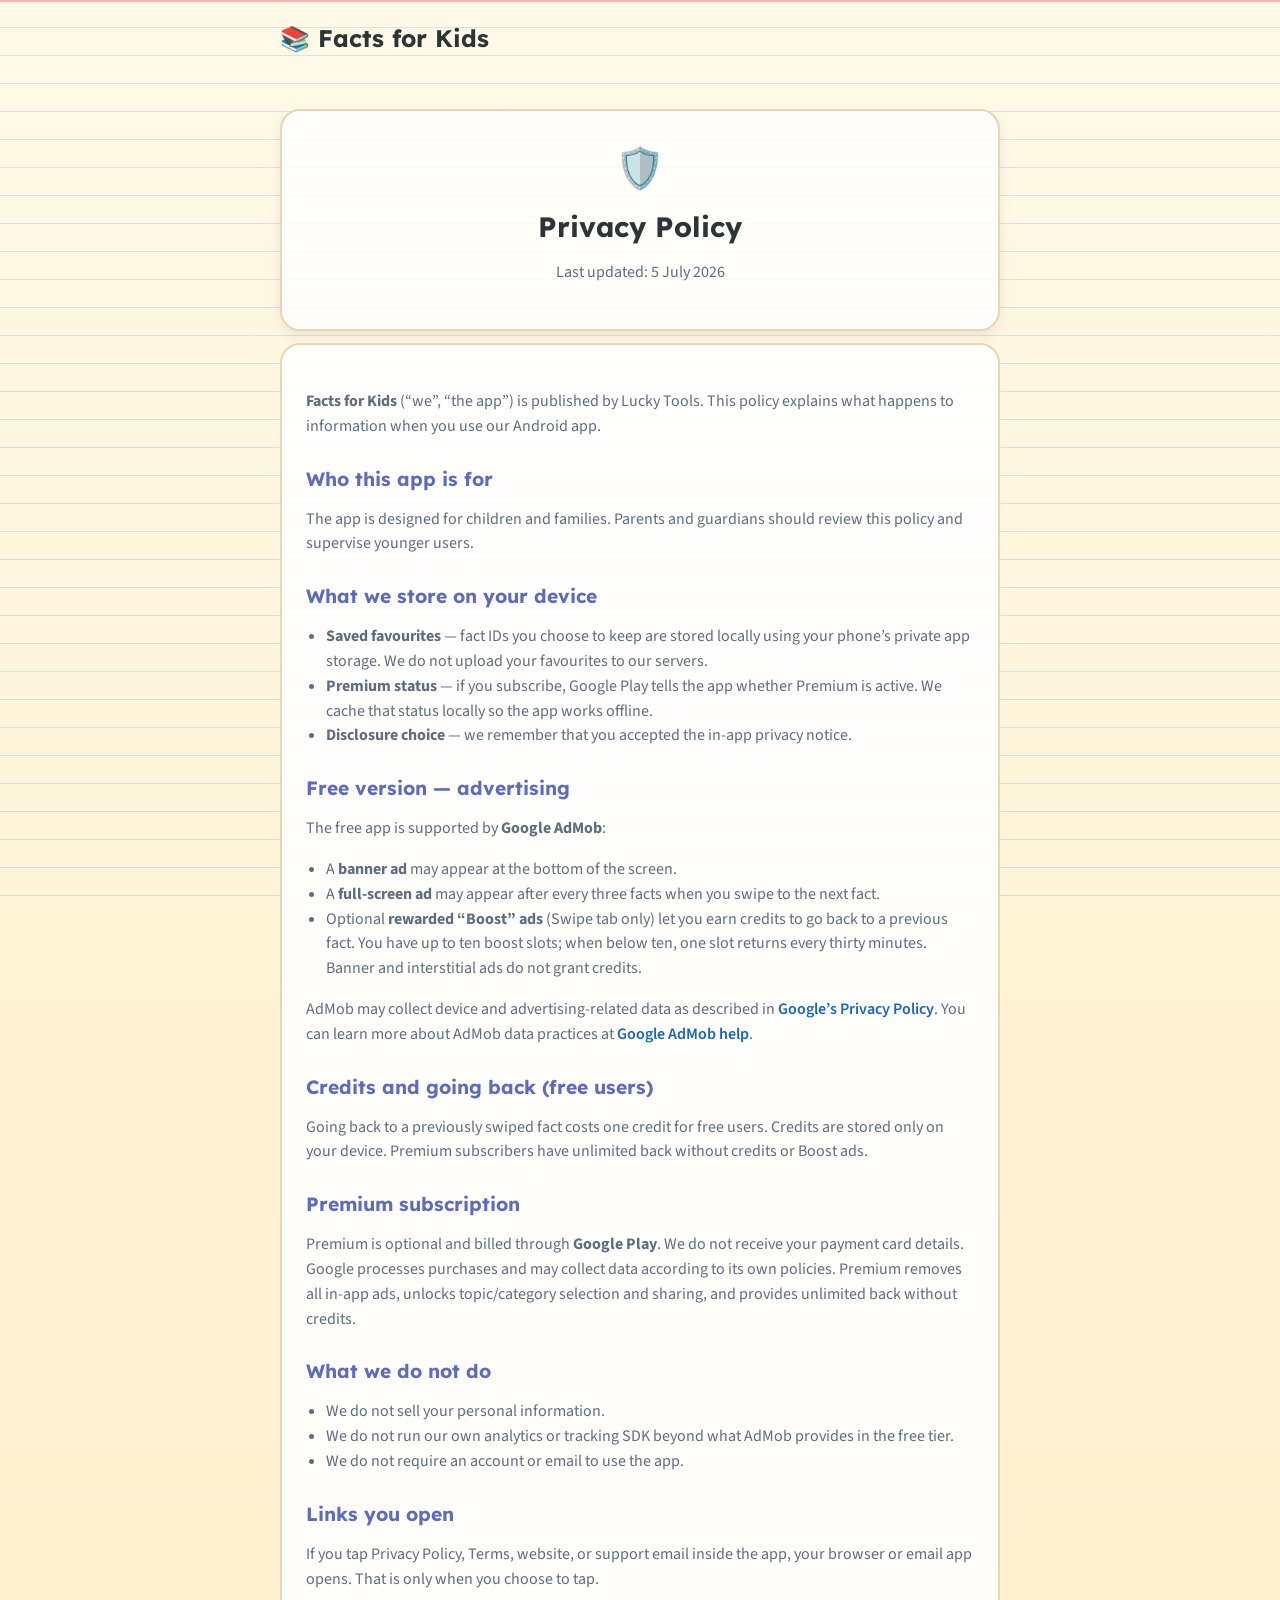
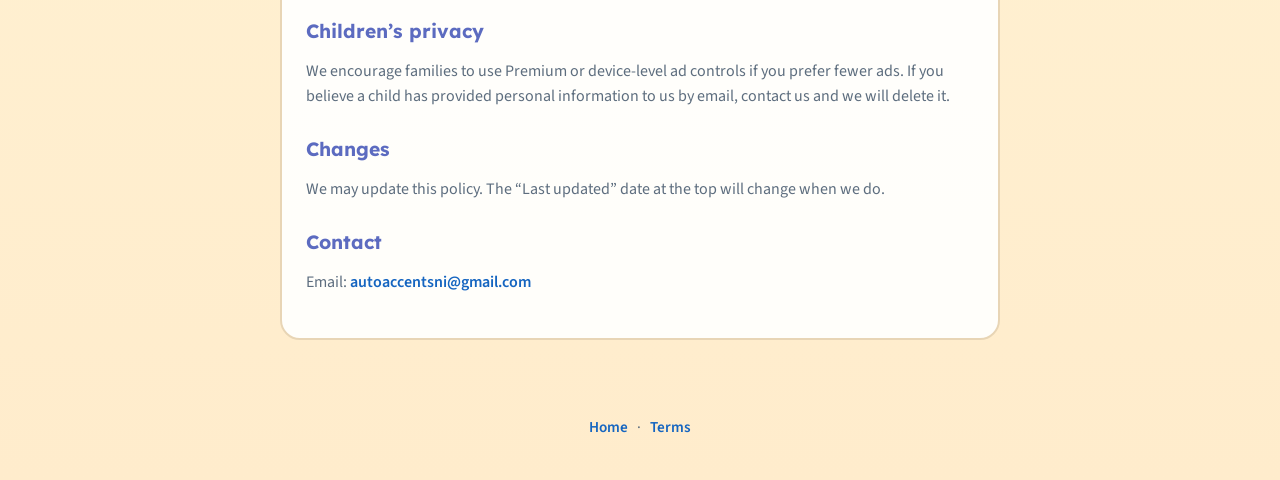
==== privacy.html @ 698780ee "Facts for Kids website: home, privacy, and terms" ====
<!DOCTYPE html>
<html lang="en-GB">
<head>
  <meta charset="UTF-8">
  <meta name="viewport" content="width=device-width, initial-scale=1.0">
  <title>Privacy Policy — Facts for Kids</title>
  <link rel="stylesheet" href="css/style.css">
</head>
<body>
  <header class="site-header">
    <div class="container">
      <a class="brand" href="index.html">📚 Facts for Kids</a>
    </div>
  </header>
  <main class="legal-page">
    <div class="container">
      <div class="hero-card" style="text-align:left;margin-bottom:0;">
        <div class="hero-emoji" style="text-align:center;">🛡️</div>
        <h1 style="text-align:center;">Privacy Policy</h1>
        <p style="text-align:center;color:var(--body);">Last updated: 5 July 2026</p>
      </div>
      <article class="legal-card">
        <p><strong>Facts for Kids</strong> (“we”, “the app”) is published by Lucky Tools. This policy explains what happens to information when you use our Android app.</p>

        <h2>Who this app is for</h2>
        <p>The app is designed for children and families. Parents and guardians should review this policy and supervise younger users.</p>

        <h2>What we store on your device</h2>
        <ul>
          <li><strong>Saved favourites</strong> — fact IDs you choose to keep are stored locally using your phone’s private app storage. We do not upload your favourites to our servers.</li>
          <li><strong>Premium status</strong> — if you subscribe, Google Play tells the app whether Premium is active. We cache that status locally so the app works offline.</li>
          <li><strong>Disclosure choice</strong> — we remember that you accepted the in-app privacy notice.</li>
        </ul>

        <h2>Free version — advertising</h2>
        <p>The free app is supported by <strong>Google AdMob</strong>:</p>
        <ul>
          <li>A <strong>banner ad</strong> may appear at the bottom of the screen.</li>
          <li>A <strong>full-screen ad</strong> may appear after every three facts when you swipe to the next fact.</li>
          <li>Optional <strong>rewarded “Boost” ads</strong> (Swipe tab only) let you earn credits to go back to a previous fact. You have up to ten boost slots; when below ten, one slot returns every thirty minutes. Banner and interstitial ads do not grant credits.</li>
        </ul>
        <p>AdMob may collect device and advertising-related data as described in <a href="https://policies.google.com/privacy" target="_blank" rel="noopener">Google’s Privacy Policy</a>. You can learn more about AdMob data practices at <a href="https://support.google.com/admob/answer/6128543" target="_blank" rel="noopener">Google AdMob help</a>.</p>

        <h2>Credits and going back (free users)</h2>
        <p>Going back to a previously swiped fact costs one credit for free users. Credits are stored only on your device. Premium subscribers have unlimited back without credits or Boost ads.</p>

        <h2>Premium subscription</h2>
        <p>Premium is optional and billed through <strong>Google Play</strong>. We do not receive your payment card details. Google processes purchases and may collect data according to its own policies. Premium removes all in-app ads, unlocks topic/category selection and sharing, and provides unlimited back without credits.</p>

        <h2>What we do not do</h2>
        <ul>
          <li>We do not sell your personal information.</li>
          <li>We do not run our own analytics or tracking SDK beyond what AdMob provides in the free tier.</li>
          <li>We do not require an account or email to use the app.</li>
        </ul>

        <h2>Links you open</h2>
        <p>If you tap Privacy Policy, Terms, website, or support email inside the app, your browser or email app opens. That is only when you choose to tap.</p>

        <h2>Children’s privacy</h2>
        <p>We encourage families to use Premium or device-level ad controls if you prefer fewer ads. If you believe a child has provided personal information to us by email, contact us and we will delete it.</p>

        <h2>Changes</h2>
        <p>We may update this policy. The “Last updated” date at the top will change when we do.</p>

        <h2>Contact</h2>
        <p>Email: <a href="mailto:autoaccentsni@gmail.com">autoaccentsni@gmail.com</a></p>
      </article>
    </div>
  </main>
  <footer class="site-footer">
    <div class="container">
      <a href="index.html">Home</a> · <a href="terms.html">Terms</a>
    </div>
  </footer>
</body>
</html>
---- css/style.css ----
@import url('https://fonts.googleapis.com/css2?family=Lexend:wght@600;700&family=Source+Sans+3:wght@400;600&display=swap');

:root {
  --paper-top: #fff9e8;
  --paper-mid: #fff3d4;
  --paper-bottom: #ffeccc;
  --ink: #2d3436;
  --body: #5d6d7e;
  --blue: #1565c0;
  --purple: #5c6bc0;
  --border: #e8d5b5;
  --line: rgba(126, 182, 212, 0.35);
  --margin-red: rgba(229, 115, 115, 0.55);
}

* { box-sizing: border-box; }

body {
  margin: 0;
  font-family: 'Source Sans 3', system-ui, sans-serif;
  color: var(--ink);
  line-height: 1.55;
  background: linear-gradient(180deg, var(--paper-top), var(--paper-mid), var(--paper-bottom));
  min-height: 100vh;
}

body::before {
  content: '';
  position: fixed;
  inset: 0;
  pointer-events: none;
  background-image:
    linear-gradient(var(--margin-red) 2px, transparent 2px),
    repeating-linear-gradient(
      transparent,
      transparent 27px,
      var(--line) 27px,
      var(--line) 28px
    );
  background-size: 100% 100%, 100% 28px;
  background-position: 56px 0, 0 56px;
  opacity: 0.9;
  z-index: 0;
}

a { color: var(--blue); text-decoration: none; font-weight: 600; }
a:hover { text-decoration: underline; }

.container {
  width: min(720px, calc(100% - 32px));
  margin: 0 auto;
  position: relative;
  z-index: 1;
}

.site-header {
  padding: 20px 0 12px;
}

.brand {
  font-family: 'Lexend', sans-serif;
  font-size: 1.5rem;
  font-weight: 700;
  color: var(--ink);
}

.hero-card {
  background: rgba(255, 255, 255, 0.82);
  border: 2px solid var(--border);
  border-radius: 20px;
  padding: 28px 24px;
  box-shadow: 0 6px 12px rgba(141, 110, 99, 0.12);
  margin: 16px 0 32px;
  text-align: center;
}

.hero-emoji { font-size: 2.5rem; margin-bottom: 8px; }

h1, h2 {
  font-family: 'Lexend', sans-serif;
  color: var(--ink);
  line-height: 1.25;
}

h1 { font-size: 1.75rem; margin: 0 0 12px; }
h2 { font-size: 1.2rem; margin: 28px 0 10px; color: var(--purple); }

.menu-pill {
  display: inline-block;
  margin: 6px 8px 6px 0;
  padding: 8px 14px;
  border-radius: 999px;
  font-size: 0.9rem;
  font-weight: 600;
  background: #e3f2fd;
  color: var(--blue);
}

.legal-page { padding: 24px 0 48px; }

.legal-card {
  background: rgba(255, 255, 255, 0.9);
  border: 2px solid var(--border);
  border-radius: 20px;
  padding: 28px 24px;
  margin-top: 12px;
}

.legal-card p, .legal-card li { color: var(--body); font-size: 1rem; }
.legal-card ul { padding-left: 1.25rem; }

.site-footer {
  padding: 28px 0 40px;
  text-align: center;
  color: var(--body);
  font-size: 0.95rem;
}

.site-footer a { margin: 0 6px; }
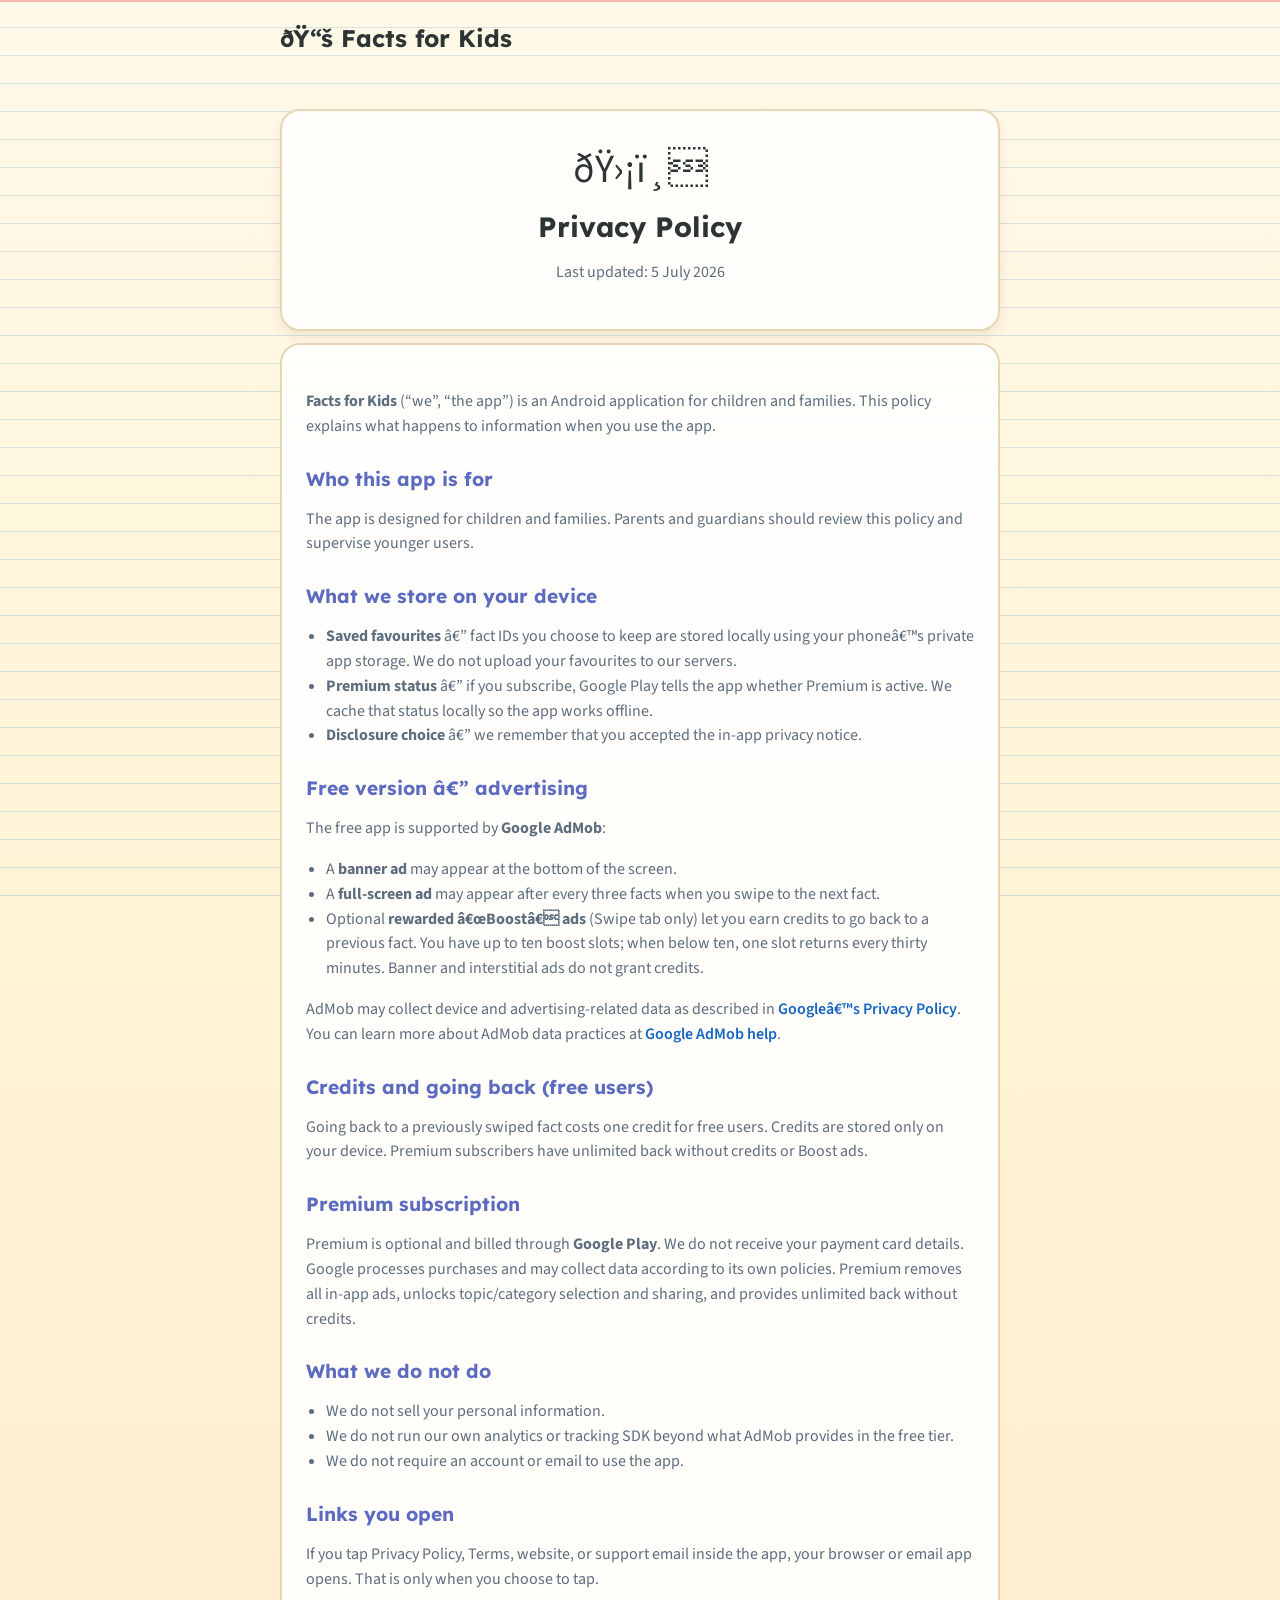
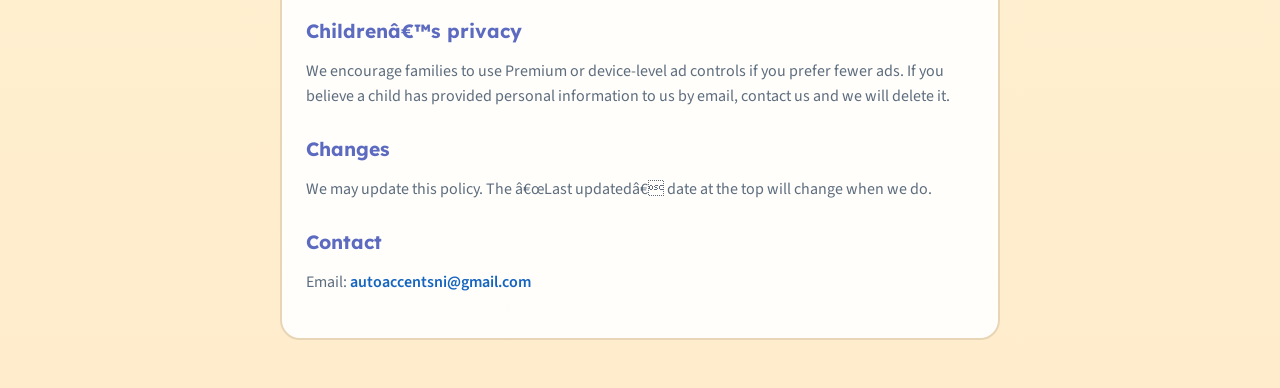
==== commit 11406a44: "Remove Lucky Tools branding from site and privacy" ====
--- a/privacy.html
+++ b/privacy.html
@@ -1,45 +1,45 @@
-<!DOCTYPE html>
+﻿<!DOCTYPE html>
 <html lang="en-GB">
 <head>
   <meta charset="UTF-8">
   <meta name="viewport" content="width=device-width, initial-scale=1.0">
-  <title>Privacy Policy — Facts for Kids</title>
+  <title>Privacy Policy â€” Facts for Kids</title>
   <link rel="stylesheet" href="css/style.css">
 </head>
 <body>
   <header class="site-header">
     <div class="container">
-      <a class="brand" href="index.html">📚 Facts for Kids</a>
+      <span class="brand">ðŸ“š Facts for Kids</span>
     </div>
   </header>
   <main class="legal-page">
     <div class="container">
       <div class="hero-card" style="text-align:left;margin-bottom:0;">
-        <div class="hero-emoji" style="text-align:center;">🛡️</div>
+        <div class="hero-emoji" style="text-align:center;">ðŸ›¡ï¸</div>
         <h1 style="text-align:center;">Privacy Policy</h1>
         <p style="text-align:center;color:var(--body);">Last updated: 5 July 2026</p>
       </div>
       <article class="legal-card">
-        <p><strong>Facts for Kids</strong> (“we”, “the app”) is published by Lucky Tools. This policy explains what happens to information when you use our Android app.</p>
+        <p><strong>Facts for Kids</strong> (“we”, “the app”) is an Android application for children and families. This policy explains what happens to information when you use the app.</p>
 
         <h2>Who this app is for</h2>
         <p>The app is designed for children and families. Parents and guardians should review this policy and supervise younger users.</p>
 
         <h2>What we store on your device</h2>
         <ul>
-          <li><strong>Saved favourites</strong> — fact IDs you choose to keep are stored locally using your phone’s private app storage. We do not upload your favourites to our servers.</li>
-          <li><strong>Premium status</strong> — if you subscribe, Google Play tells the app whether Premium is active. We cache that status locally so the app works offline.</li>
-          <li><strong>Disclosure choice</strong> — we remember that you accepted the in-app privacy notice.</li>
+          <li><strong>Saved favourites</strong> â€” fact IDs you choose to keep are stored locally using your phoneâ€™s private app storage. We do not upload your favourites to our servers.</li>
+          <li><strong>Premium status</strong> â€” if you subscribe, Google Play tells the app whether Premium is active. We cache that status locally so the app works offline.</li>
+          <li><strong>Disclosure choice</strong> â€” we remember that you accepted the in-app privacy notice.</li>
         </ul>
 
-        <h2>Free version — advertising</h2>
+        <h2>Free version â€” advertising</h2>
         <p>The free app is supported by <strong>Google AdMob</strong>:</p>
         <ul>
           <li>A <strong>banner ad</strong> may appear at the bottom of the screen.</li>
           <li>A <strong>full-screen ad</strong> may appear after every three facts when you swipe to the next fact.</li>
-          <li>Optional <strong>rewarded “Boost” ads</strong> (Swipe tab only) let you earn credits to go back to a previous fact. You have up to ten boost slots; when below ten, one slot returns every thirty minutes. Banner and interstitial ads do not grant credits.</li>
+          <li>Optional <strong>rewarded â€œBoostâ€ ads</strong> (Swipe tab only) let you earn credits to go back to a previous fact. You have up to ten boost slots; when below ten, one slot returns every thirty minutes. Banner and interstitial ads do not grant credits.</li>
         </ul>
-        <p>AdMob may collect device and advertising-related data as described in <a href="https://policies.google.com/privacy" target="_blank" rel="noopener">Google’s Privacy Policy</a>. You can learn more about AdMob data practices at <a href="https://support.google.com/admob/answer/6128543" target="_blank" rel="noopener">Google AdMob help</a>.</p>
+        <p>AdMob may collect device and advertising-related data as described in <a href="https://policies.google.com/privacy" target="_blank" rel="noopener">Googleâ€™s Privacy Policy</a>. You can learn more about AdMob data practices at <a href="https://support.google.com/admob/answer/6128543" target="_blank" rel="noopener">Google AdMob help</a>.</p>
 
         <h2>Credits and going back (free users)</h2>
         <p>Going back to a previously swiped fact costs one credit for free users. Credits are stored only on your device. Premium subscribers have unlimited back without credits or Boost ads.</p>
@@ -57,21 +57,16 @@
         <h2>Links you open</h2>
         <p>If you tap Privacy Policy, Terms, website, or support email inside the app, your browser or email app opens. That is only when you choose to tap.</p>
 
-        <h2>Children’s privacy</h2>
+        <h2>Childrenâ€™s privacy</h2>
         <p>We encourage families to use Premium or device-level ad controls if you prefer fewer ads. If you believe a child has provided personal information to us by email, contact us and we will delete it.</p>
 
         <h2>Changes</h2>
-        <p>We may update this policy. The “Last updated” date at the top will change when we do.</p>
+        <p>We may update this policy. The â€œLast updatedâ€ date at the top will change when we do.</p>
 
         <h2>Contact</h2>
         <p>Email: <a href="mailto:autoaccentsni@gmail.com">autoaccentsni@gmail.com</a></p>
       </article>
     </div>
   </main>
-  <footer class="site-footer">
-    <div class="container">
-      <a href="index.html">Home</a> · <a href="terms.html">Terms</a>
-    </div>
-  </footer>
 </body>
-</html>+</html>
--- a/css/style.css
+++ b/css/style.css
@@ -85,6 +85,35 @@
 h1 { font-size: 1.75rem; margin: 0 0 12px; }
 h2 { font-size: 1.2rem; margin: 28px 0 10px; color: var(--purple); }
 
+.hero-sub {
+  margin-top: 16px;
+  color: var(--body);
+  font-size: 0.95rem;
+}
+
+.play-store-wrap {
+  margin: 20px 0 4px;
+}
+
+.play-store-link {
+  display: inline-block;
+  line-height: 0;
+  border-radius: 8px;
+  transition: transform 0.15s ease, box-shadow 0.15s ease;
+}
+
+.play-store-link:hover {
+  text-decoration: none;
+  transform: translateY(-2px);
+  box-shadow: 0 6px 16px rgba(21, 101, 192, 0.2);
+}
+
+.play-store-badge {
+  height: auto;
+  max-width: min(250px, 85vw);
+  width: 250px;
+}
+
 .menu-pill {
   display: inline-block;
   margin: 6px 8px 6px 0;
@@ -116,4 +145,122 @@
   font-size: 0.95rem;
 }
 
-.site-footer a { margin: 0 6px; }+.site-footer a { margin: 0 6px; }
+
+/* —— Landing page (Daily Affirmation–style) —— */
+body.landing { overflow-x: hidden; }
+body.landing::before { z-index: -2; }
+.landing .page-bg {
+  position: fixed; inset: 0; z-index: -3; pointer-events: none;
+  background: radial-gradient(ellipse 70% 50% at 8% 0%, rgba(92,107,192,.12), transparent 55%),
+    radial-gradient(ellipse 60% 40% at 92% 8%, rgba(249,168,37,.12), transparent 50%);
+}
+.landing .site-header {
+  position: fixed; top: 0; left: 0; right: 0; z-index: 200;
+  padding: .75rem 1.25rem;
+  background: rgba(255,249,232,.92); backdrop-filter: blur(12px);
+  border-bottom: 1px solid var(--border);
+}
+.landing .site-header.is-scrolled { box-shadow: 0 4px 24px rgba(45,52,54,.08); }
+.landing .site-header-inner {
+  max-width: 1180px; margin: 0 auto;
+  display: flex; align-items: center; justify-content: space-between; gap: 1rem;
+}
+.landing .brand { display: flex; align-items: center; gap: .5rem; text-decoration: none; }
+.landing .brand-mark {
+  width: 40px; height: 40px; border-radius: 12px;
+  background: linear-gradient(135deg, var(--purple), #7986cb);
+  display: grid; place-items: center; font-size: 1.25rem;
+  box-shadow: 0 4px 16px rgba(92,107,192,.35);
+}
+.landing nav { display: flex; align-items: center; gap: .2rem 1rem; flex-wrap: wrap; }
+.landing nav a { color: var(--body); font-size: .9rem; }
+.landing nav a:hover { color: var(--purple); text-decoration: none; }
+.landing .play-badge {
+  display: inline-flex; align-items: center; gap: .65rem;
+  padding: .6rem 1.1rem .6rem .9rem; background: #0d0d0d; color: #fff;
+  text-decoration: none; border-radius: 14px;
+  box-shadow: 0 10px 32px rgba(0,0,0,.18);
+  transition: transform .2s, box-shadow .2s;
+}
+.landing .play-badge:hover { transform: translateY(-2px); color: #fff; text-decoration: none; }
+.landing .play-badge-lg { padding: .75rem 1.35rem .75rem 1.1rem; }
+.landing .play-badge-text { display: flex; flex-direction: column; line-height: 1.15; }
+.landing .play-badge-text small { font-size: .62rem; opacity: .85; }
+.landing .play-badge-text strong { font-size: 1rem; }
+.landing .nav-play { padding: .45rem .85rem !important; }
+@media (max-width:720px) { .landing nav a:not(.nav-play) { display: none; } }
+.lc-wrap { max-width: 1180px; margin: 0 auto; padding: 0 1.25rem; }
+.lc-hero { padding: 5.5rem 0 2rem; }
+.lc-hero-grid { display: grid; gap: 2rem; align-items: center; }
+@media (min-width:960px) { .lc-hero-grid { grid-template-columns: 1fr .95fr; gap: 2.5rem; } }
+.lc-badge {
+  display: inline-block; margin: 0 0 .75rem; padding: .4rem .9rem;
+  border-radius: 999px; background: rgba(255,255,255,.88); border: 1px solid var(--border);
+  font-size: .68rem; font-weight: 700; letter-spacing: .08em; text-transform: uppercase; color: #3949ab;
+}
+.lc-hero h1 { font-size: clamp(2rem, 5vw, 3.1rem); line-height: 1.1; margin: 0 0 1rem; }
+.lc-hero h1 em { font-style: normal; color: var(--purple); }
+.lc-lead { font-size: 1.08rem; color: var(--body); max-width: 32rem; margin: 0 0 1.25rem; }
+.lc-stats { display: grid; grid-template-columns: repeat(2,1fr); gap: .75rem; margin: 1.5rem 0 0; }
+@media (min-width:520px) { .lc-stats { grid-template-columns: repeat(4,1fr); } }
+.lc-stats div { text-align: center; padding: .75rem .5rem; background: rgba(255,255,255,.88); border: 1px solid var(--border); border-radius: 14px; }
+.lc-stats dt { font-family: Lexend, sans-serif; font-size: 1.5rem; font-weight: 700; color: #3949ab; margin: 0; }
+.lc-stats dd { margin: .15rem 0 0; font-size: .72rem; font-weight: 600; text-transform: uppercase; color: var(--body); }
+.shot-device { border-radius: 36px; padding: 10px; background: linear-gradient(145deg,#3a3a42,#121214); box-shadow: 0 20px 60px rgba(45,52,54,.12); margin: 0 auto; max-width: 280px; }
+.shot-viewport { border-radius: 28px; overflow: hidden; background: #fff; }
+.shot-viewport img { display: block; width: 100%; height: auto; }
+.shot-device-sm { max-width: 200px; }
+.lc-proof { padding: .5rem 0 1.5rem; }
+.lc-proof-inner {
+  display: flex; flex-wrap: wrap; justify-content: center; gap: .5rem .65rem;
+  padding: .85rem 1.25rem; border-radius: 28px; background: rgba(255,255,255,.88); border: 1px solid var(--border);
+  font-size: .82rem; font-weight: 600; color: var(--ink);
+}
+.lc-section { padding: 2.5rem 0; }
+.lc-section-head { text-align: center; max-width: 40rem; margin: 0 auto 2rem; }
+.lc-kicker { margin: 0 0 .5rem; font-size: .72rem; font-weight: 700; letter-spacing: .12em; text-transform: uppercase; color: var(--purple); }
+.lc-h2 { font-size: clamp(1.65rem, 3.5vw, 2.2rem); margin: 0 0 .75rem; }
+.lc-sub { margin: 0; color: var(--body); font-size: 1.02rem; }
+.lc-cards { display: grid; gap: 1rem; margin-bottom: 2rem; }
+@media (min-width:640px) { .lc-cards { grid-template-columns: repeat(2,1fr); } }
+@media (min-width:960px) { .lc-cards { grid-template-columns: repeat(4,1fr); } }
+.lc-card { background: rgba(255,255,255,.88); border: 1px solid var(--border); border-radius: 20px; padding: 1.35rem 1.25rem; border-top: 3px solid var(--purple); }
+.lc-card h3 { font-size: 1.05rem; margin: 0 0 .5rem; }
+.lc-card p { margin: 0; font-size: .9rem; color: var(--body); }
+.lc-card-accent { background: linear-gradient(160deg,#eef0fc,#fff9e8); border-top-color: #f9a825; }
+.lc-tag { font-size: .65rem; font-weight: 700; text-transform: uppercase; color: #f9a825; }
+.lc-shots { display: grid; gap: 1.5rem; justify-items: center; }
+@media (min-width:700px) { .lc-shots { grid-template-columns: repeat(2,1fr); } }
+@media (min-width:1000px) { .lc-shots { grid-template-columns: repeat(4,1fr); } }
+.lc-shot { margin: 0; text-align: center; }
+.lc-shot figcaption { margin-top: .65rem; font-size: .85rem; font-weight: 700; color: var(--ink); }
+.lc-shot-featured .shot-device-sm { max-width: 220px; box-shadow: 0 24px 64px rgba(92,107,192,.25); }
+.lc-quote { margin: 2.5rem auto 0; max-width: 36rem; padding: 1.5rem 1.75rem; border-radius: 28px; background: rgba(255,255,255,.88); border: 1px solid var(--border); text-align: center; }
+.lc-quote p { margin: 0; font-size: 1.1rem; color: var(--ink); }
+.lc-quote footer { margin-top: .75rem; font-size: .82rem; color: var(--body); font-weight: 600; }
+.lc-premium { background: linear-gradient(155deg,#2d3436 0%,#3949ab 55%,#5c6bc0 100%); color: #fff; }
+.lc-kicker-light { color: #c5cae9; }
+.lc-h2-light { color: #fff; }
+.lc-sub-light { color: rgba(255,255,255,.78); }
+.landing .compare-grid { display: grid; gap: 1.25rem; text-align: left; }
+@media (min-width:640px) { .landing .compare-grid { grid-template-columns: 1fr 1fr; } }
+.landing .compare-col { background: rgba(255,255,255,.95); border-radius: 28px; padding: 1.75rem 1.5rem; color: var(--ink); }
+.landing .compare-col h3 { font-size: 1.3rem; margin: 0 0 .35rem; padding-bottom: .75rem; border-bottom: 1px dashed rgba(45,52,54,.12); }
+.lc-plan-tagline { margin: 0 0 1rem; font-size: .88rem; color: var(--body); font-weight: 600; }
+.landing .compare-premium { background: linear-gradient(180deg,#fff,#e8eaf6); box-shadow: 0 12px 40px rgba(0,0,0,.15); }
+.landing .compare-col ul { margin: 0; padding-left: 1.15rem; font-size: .92rem; color: var(--body); line-height: 1.55; }
+.lc-plan-period { font-size: .75rem; font-weight: 700; text-transform: uppercase; color: var(--purple); }
+.lc-cta { padding: 3rem 0 4rem; text-align: center; }
+.lc-cta-title { font-size: clamp(1.75rem, 4vw, 2.35rem); margin: 0 0 .5rem; }
+.lc-cta-sub { color: var(--body); margin: 0 0 1.5rem; }
+.lc-contact a { color: #3949ab; font-weight: 600; }
+.landing .site-footer {
+  padding: 2rem 1.25rem 2.5rem; background: #2d3436; color: rgba(255,255,255,.75); text-align: left;
+}
+.landing .footer-inner { max-width: 1180px; margin: 0 auto; display: grid; gap: 1.25rem; }
+@media (min-width:640px) { .landing .footer-inner { grid-template-columns: 1fr auto; } }
+.landing .footer-links { display: flex; flex-wrap: wrap; gap: .75rem 1.25rem; }
+.landing .footer-links a { color: #c5cae9; margin: 0; }
+.landing .footer-links a:hover { color: #fff; }
+.landing .footer-copy { grid-column: 1 / -1; margin: 0; font-size: .8rem; opacity: .7; }
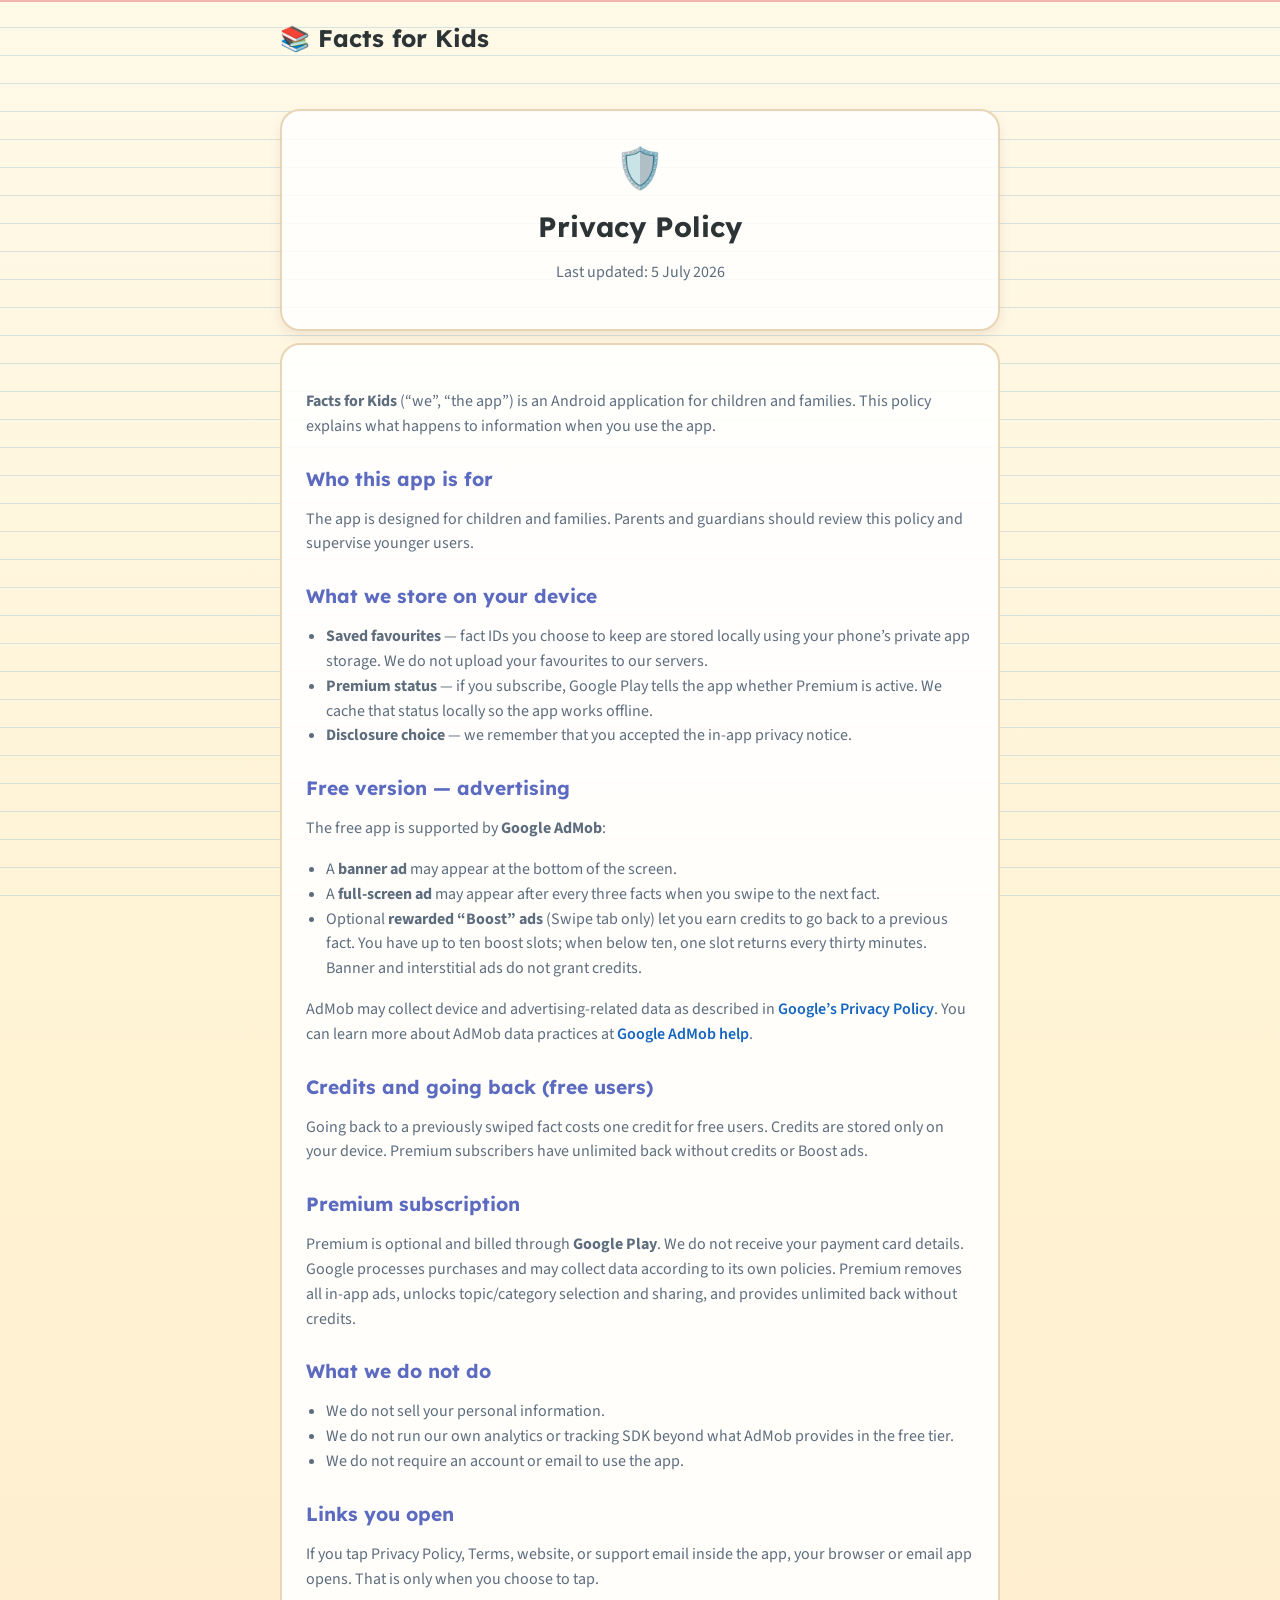
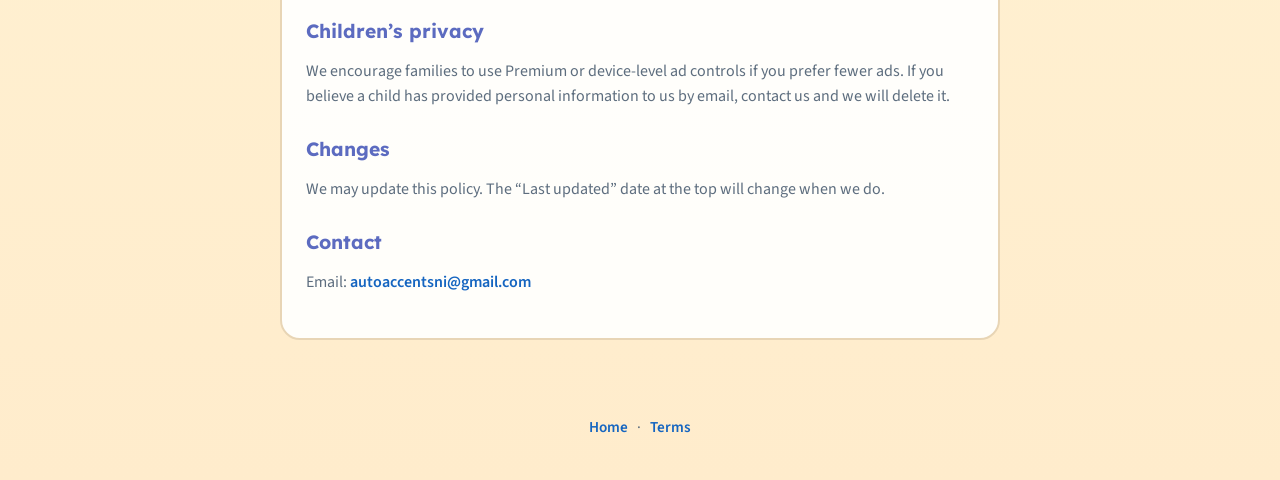
==== commit d63ebce4: "Restore website privacy.html (not WebView assets copy)" ====
--- a/privacy.html
+++ b/privacy.html
@@ -1,21 +1,21 @@
-﻿<!DOCTYPE html>
+<!DOCTYPE html>
 <html lang="en-GB">
 <head>
   <meta charset="UTF-8">
   <meta name="viewport" content="width=device-width, initial-scale=1.0">
-  <title>Privacy Policy â€” Facts for Kids</title>
+  <title>Privacy Policy — Facts for Kids</title>
   <link rel="stylesheet" href="css/style.css">
 </head>
 <body>
   <header class="site-header">
     <div class="container">
-      <span class="brand">ðŸ“š Facts for Kids</span>
+      <a class="brand" href="index.html">📚 Facts for Kids</a>
     </div>
   </header>
   <main class="legal-page">
     <div class="container">
       <div class="hero-card" style="text-align:left;margin-bottom:0;">
-        <div class="hero-emoji" style="text-align:center;">ðŸ›¡ï¸</div>
+        <div class="hero-emoji" style="text-align:center;">🛡️</div>
         <h1 style="text-align:center;">Privacy Policy</h1>
         <p style="text-align:center;color:var(--body);">Last updated: 5 July 2026</p>
       </div>
@@ -27,19 +27,19 @@
 
         <h2>What we store on your device</h2>
         <ul>
-          <li><strong>Saved favourites</strong> â€” fact IDs you choose to keep are stored locally using your phoneâ€™s private app storage. We do not upload your favourites to our servers.</li>
-          <li><strong>Premium status</strong> â€” if you subscribe, Google Play tells the app whether Premium is active. We cache that status locally so the app works offline.</li>
-          <li><strong>Disclosure choice</strong> â€” we remember that you accepted the in-app privacy notice.</li>
+          <li><strong>Saved favourites</strong> — fact IDs you choose to keep are stored locally using your phone’s private app storage. We do not upload your favourites to our servers.</li>
+          <li><strong>Premium status</strong> — if you subscribe, Google Play tells the app whether Premium is active. We cache that status locally so the app works offline.</li>
+          <li><strong>Disclosure choice</strong> — we remember that you accepted the in-app privacy notice.</li>
         </ul>
 
-        <h2>Free version â€” advertising</h2>
+        <h2>Free version — advertising</h2>
         <p>The free app is supported by <strong>Google AdMob</strong>:</p>
         <ul>
           <li>A <strong>banner ad</strong> may appear at the bottom of the screen.</li>
           <li>A <strong>full-screen ad</strong> may appear after every three facts when you swipe to the next fact.</li>
-          <li>Optional <strong>rewarded â€œBoostâ€ ads</strong> (Swipe tab only) let you earn credits to go back to a previous fact. You have up to ten boost slots; when below ten, one slot returns every thirty minutes. Banner and interstitial ads do not grant credits.</li>
+          <li>Optional <strong>rewarded “Boost” ads</strong> (Swipe tab only) let you earn credits to go back to a previous fact. You have up to ten boost slots; when below ten, one slot returns every thirty minutes. Banner and interstitial ads do not grant credits.</li>
         </ul>
-        <p>AdMob may collect device and advertising-related data as described in <a href="https://policies.google.com/privacy" target="_blank" rel="noopener">Googleâ€™s Privacy Policy</a>. You can learn more about AdMob data practices at <a href="https://support.google.com/admob/answer/6128543" target="_blank" rel="noopener">Google AdMob help</a>.</p>
+        <p>AdMob may collect device and advertising-related data as described in <a href="https://policies.google.com/privacy" target="_blank" rel="noopener">Google’s Privacy Policy</a>. You can learn more about AdMob data practices at <a href="https://support.google.com/admob/answer/6128543" target="_blank" rel="noopener">Google AdMob help</a>.</p>
 
         <h2>Credits and going back (free users)</h2>
         <p>Going back to a previously swiped fact costs one credit for free users. Credits are stored only on your device. Premium subscribers have unlimited back without credits or Boost ads.</p>
@@ -57,16 +57,21 @@
         <h2>Links you open</h2>
         <p>If you tap Privacy Policy, Terms, website, or support email inside the app, your browser or email app opens. That is only when you choose to tap.</p>
 
-        <h2>Childrenâ€™s privacy</h2>
+        <h2>Children’s privacy</h2>
         <p>We encourage families to use Premium or device-level ad controls if you prefer fewer ads. If you believe a child has provided personal information to us by email, contact us and we will delete it.</p>
 
         <h2>Changes</h2>
-        <p>We may update this policy. The â€œLast updatedâ€ date at the top will change when we do.</p>
+        <p>We may update this policy. The “Last updated” date at the top will change when we do.</p>
 
         <h2>Contact</h2>
         <p>Email: <a href="mailto:autoaccentsni@gmail.com">autoaccentsni@gmail.com</a></p>
       </article>
     </div>
   </main>
+  <footer class="site-footer">
+    <div class="container">
+      <a href="index.html">Home</a> · <a href="terms.html">Terms</a>
+    </div>
+  </footer>
 </body>
-</html>
+</html>
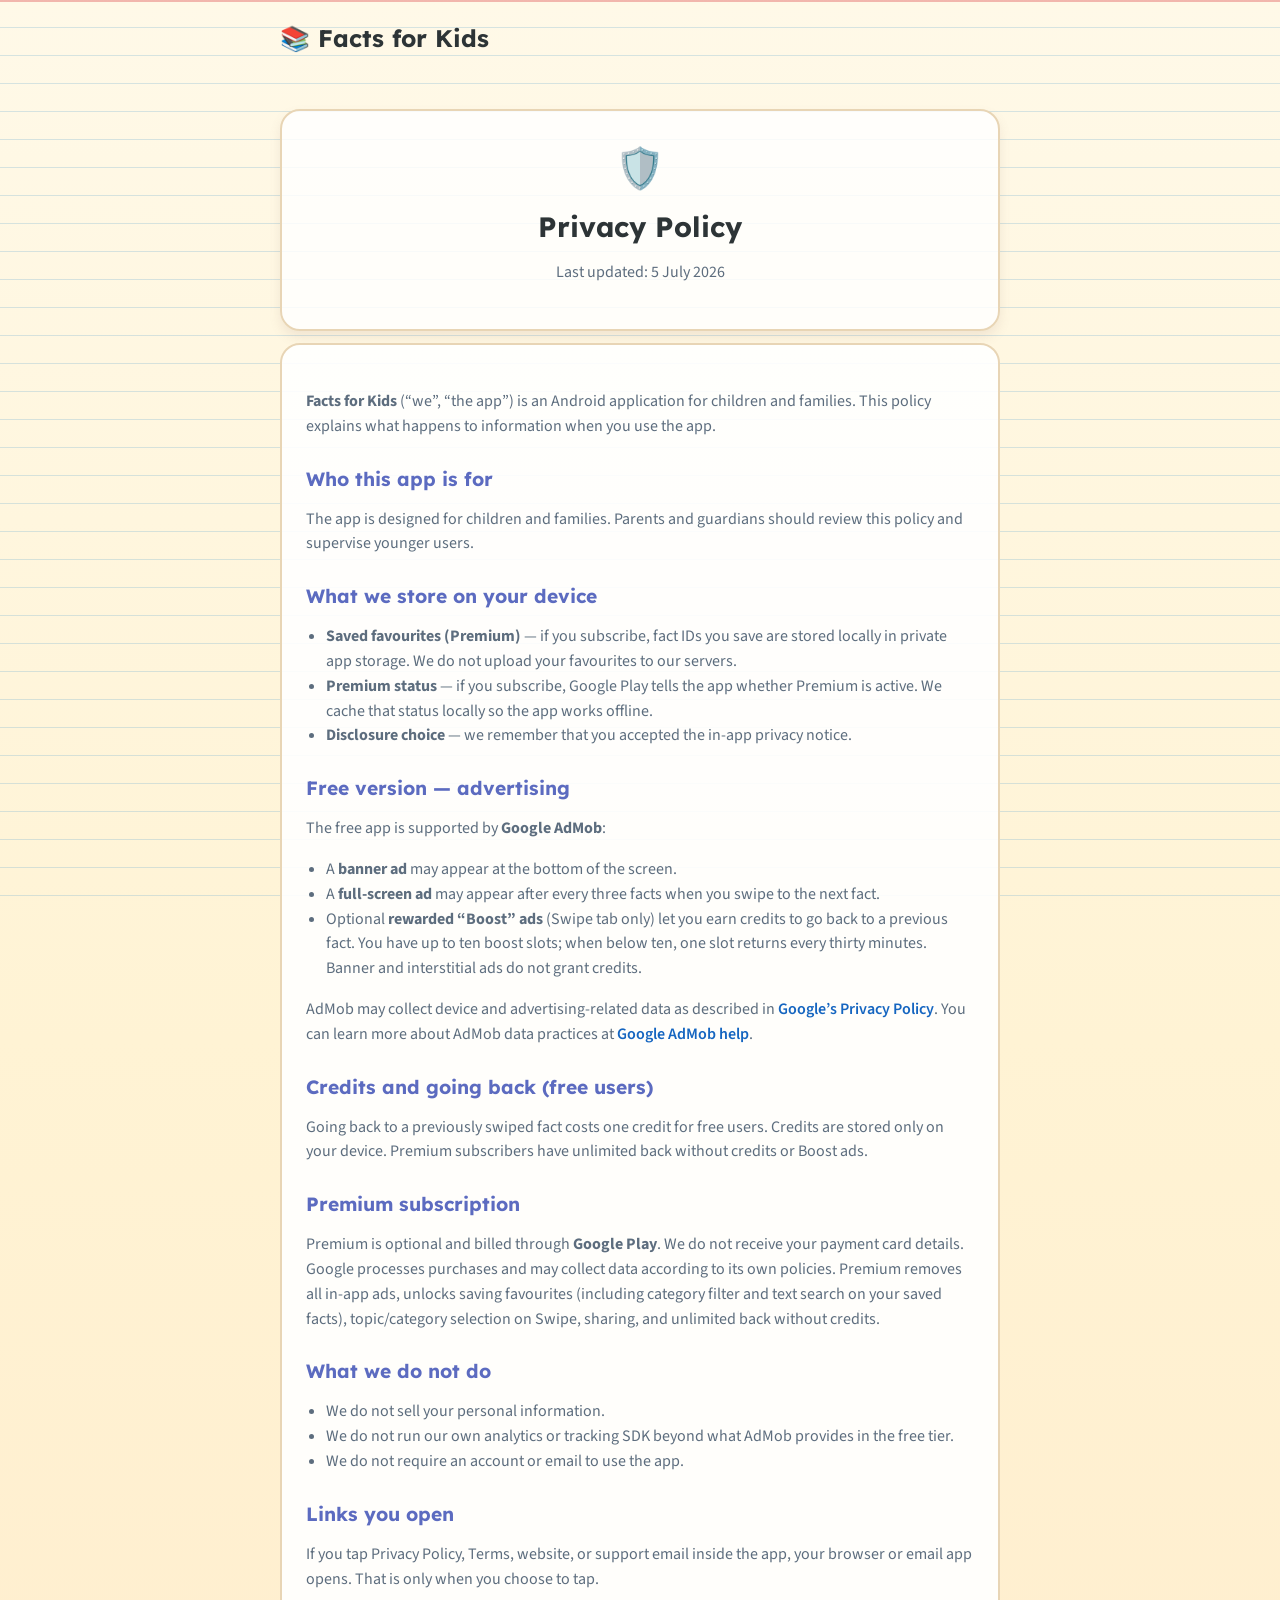
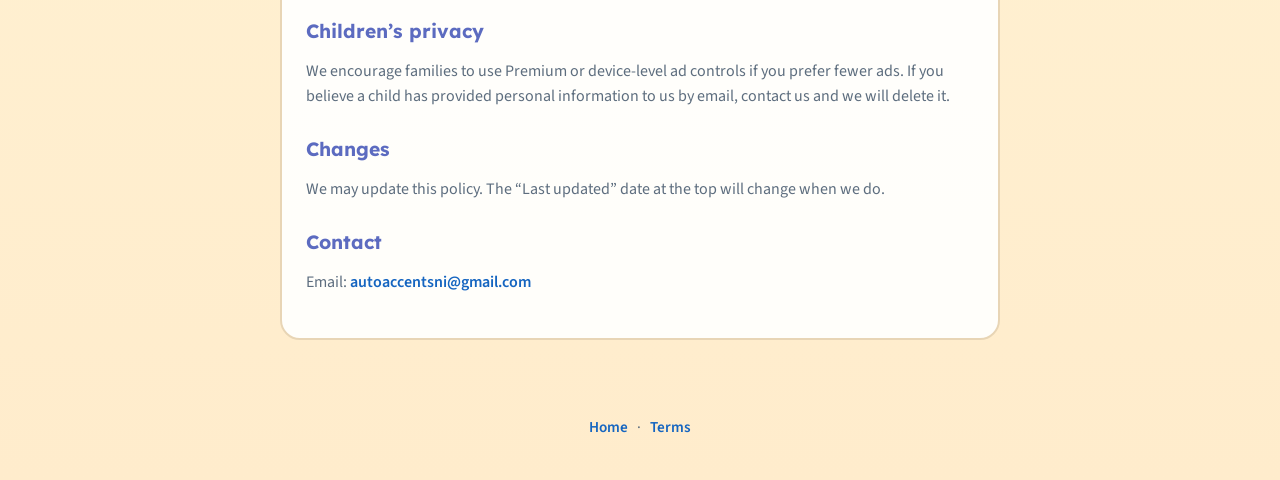
==== commit d8a4e19a: "Sync privacy and terms from facts_kids website" ====
--- a/privacy.html
+++ b/privacy.html
@@ -27,7 +27,7 @@
 
         <h2>What we store on your device</h2>
         <ul>
-          <li><strong>Saved favourites</strong> — fact IDs you choose to keep are stored locally using your phone’s private app storage. We do not upload your favourites to our servers.</li>
+          <li><strong>Saved favourites (Premium)</strong> — if you subscribe, fact IDs you save are stored locally in private app storage. We do not upload your favourites to our servers.</li>
           <li><strong>Premium status</strong> — if you subscribe, Google Play tells the app whether Premium is active. We cache that status locally so the app works offline.</li>
           <li><strong>Disclosure choice</strong> — we remember that you accepted the in-app privacy notice.</li>
         </ul>
@@ -45,7 +45,7 @@
         <p>Going back to a previously swiped fact costs one credit for free users. Credits are stored only on your device. Premium subscribers have unlimited back without credits or Boost ads.</p>
 
         <h2>Premium subscription</h2>
-        <p>Premium is optional and billed through <strong>Google Play</strong>. We do not receive your payment card details. Google processes purchases and may collect data according to its own policies. Premium removes all in-app ads, unlocks topic/category selection and sharing, and provides unlimited back without credits.</p>
+        <p>Premium is optional and billed through <strong>Google Play</strong>. We do not receive your payment card details. Google processes purchases and may collect data according to its own policies. Premium removes all in-app ads, unlocks saving favourites (including category filter and text search on your saved facts), topic/category selection on Swipe, sharing, and unlimited back without credits.</p>
 
         <h2>What we do not do</h2>
         <ul>
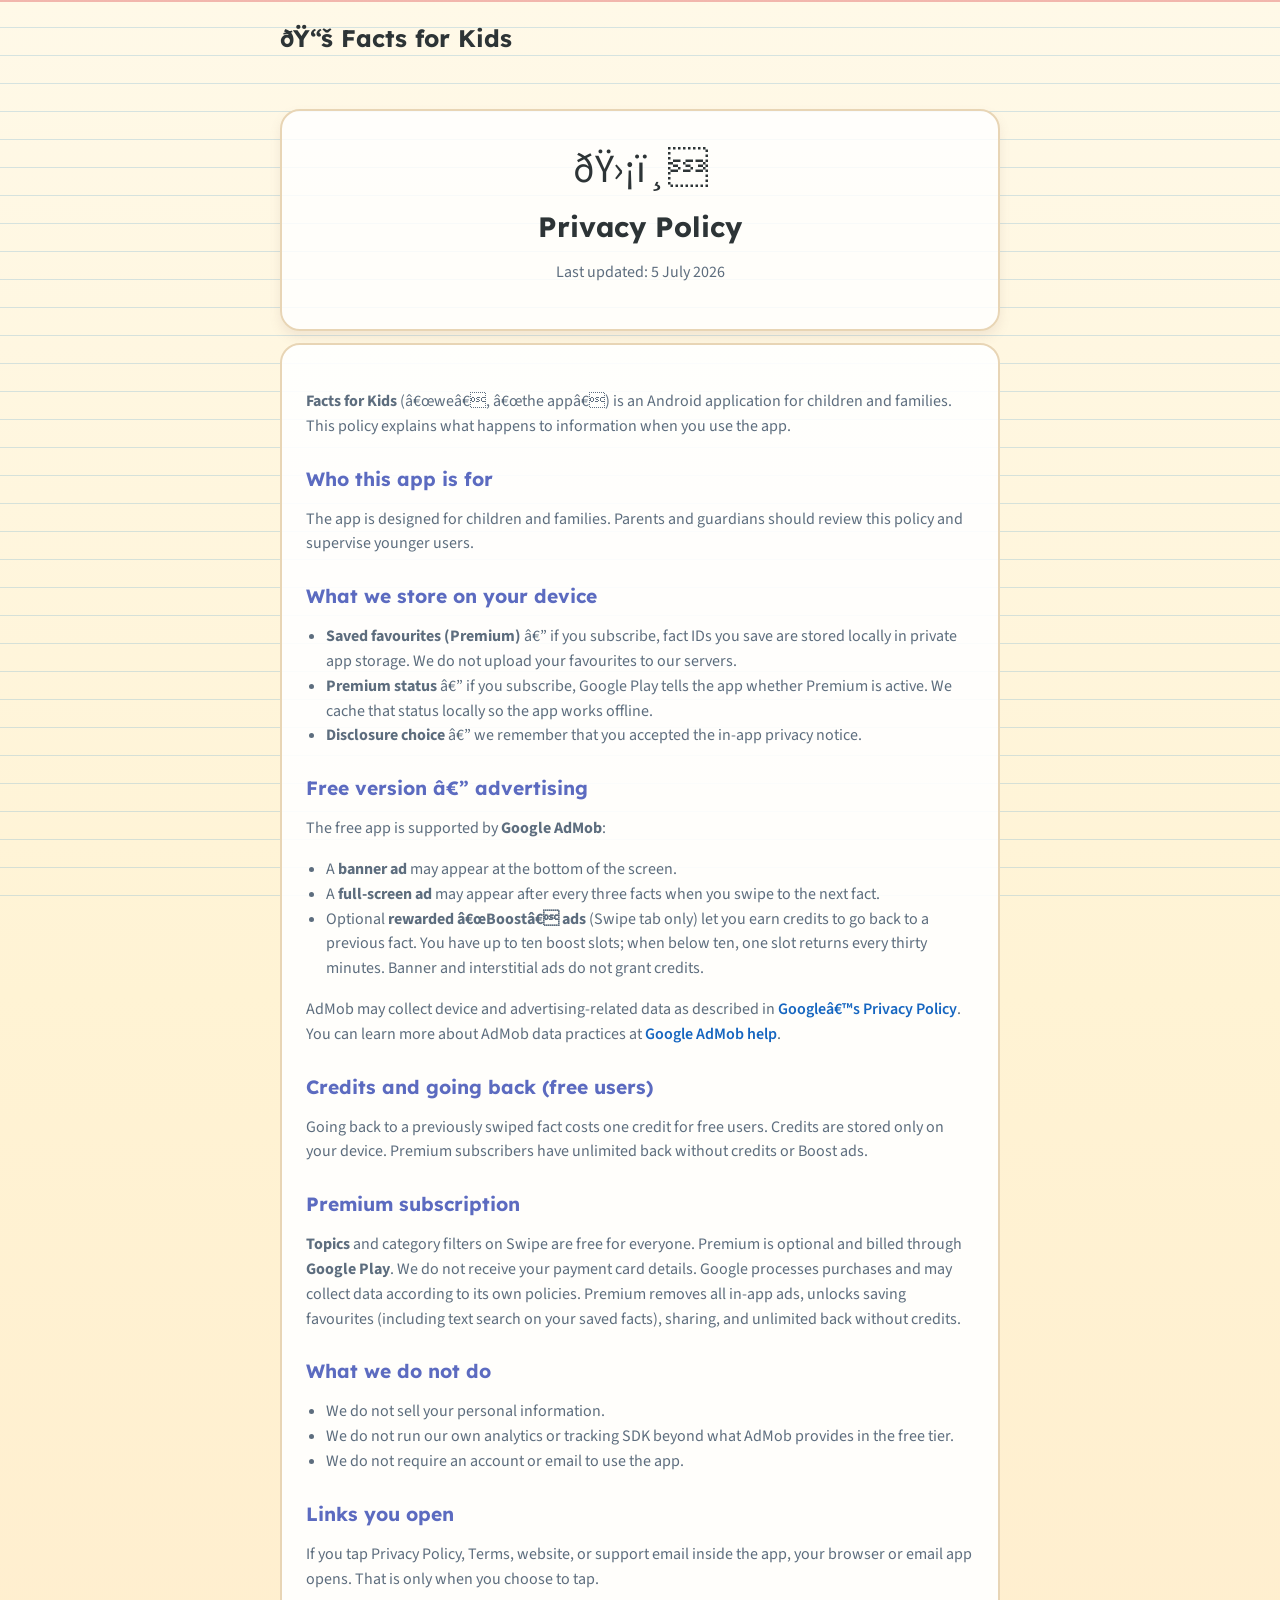
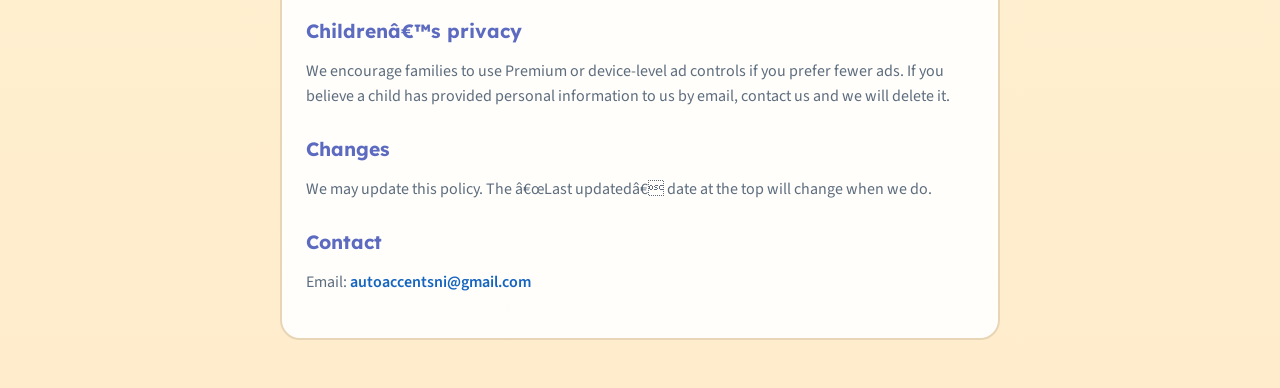
==== commit 46f92827: "Add Facts for Kids 3D icon and feature graphic branding" ====
--- a/privacy.html
+++ b/privacy.html
@@ -1,51 +1,51 @@
-<!DOCTYPE html>
+﻿<!DOCTYPE html>
 <html lang="en-GB">
 <head>
   <meta charset="UTF-8">
   <meta name="viewport" content="width=device-width, initial-scale=1.0">
-  <title>Privacy Policy — Facts for Kids</title>
+  <title>Privacy Policy â€” Facts for Kids</title>
   <link rel="stylesheet" href="css/style.css">
 </head>
 <body>
   <header class="site-header">
     <div class="container">
-      <a class="brand" href="index.html">📚 Facts for Kids</a>
+      <span class="brand">ðŸ“š Facts for Kids</span>
     </div>
   </header>
   <main class="legal-page">
     <div class="container">
       <div class="hero-card" style="text-align:left;margin-bottom:0;">
-        <div class="hero-emoji" style="text-align:center;">🛡️</div>
+        <div class="hero-emoji" style="text-align:center;">ðŸ›¡ï¸</div>
         <h1 style="text-align:center;">Privacy Policy</h1>
         <p style="text-align:center;color:var(--body);">Last updated: 5 July 2026</p>
       </div>
       <article class="legal-card">
-        <p><strong>Facts for Kids</strong> (“we”, “the app”) is an Android application for children and families. This policy explains what happens to information when you use the app.</p>
+        <p><strong>Facts for Kids</strong> (â€œweâ€, â€œthe appâ€) is an Android application for children and families. This policy explains what happens to information when you use the app.</p>
 
         <h2>Who this app is for</h2>
         <p>The app is designed for children and families. Parents and guardians should review this policy and supervise younger users.</p>
 
         <h2>What we store on your device</h2>
         <ul>
-          <li><strong>Saved favourites (Premium)</strong> — if you subscribe, fact IDs you save are stored locally in private app storage. We do not upload your favourites to our servers.</li>
-          <li><strong>Premium status</strong> — if you subscribe, Google Play tells the app whether Premium is active. We cache that status locally so the app works offline.</li>
-          <li><strong>Disclosure choice</strong> — we remember that you accepted the in-app privacy notice.</li>
+          <li><strong>Saved favourites (Premium)</strong> â€” if you subscribe, fact IDs you save are stored locally in private app storage. We do not upload your favourites to our servers.</li>
+          <li><strong>Premium status</strong> â€” if you subscribe, Google Play tells the app whether Premium is active. We cache that status locally so the app works offline.</li>
+          <li><strong>Disclosure choice</strong> â€” we remember that you accepted the in-app privacy notice.</li>
         </ul>
 
-        <h2>Free version — advertising</h2>
+        <h2>Free version â€” advertising</h2>
         <p>The free app is supported by <strong>Google AdMob</strong>:</p>
         <ul>
           <li>A <strong>banner ad</strong> may appear at the bottom of the screen.</li>
           <li>A <strong>full-screen ad</strong> may appear after every three facts when you swipe to the next fact.</li>
-          <li>Optional <strong>rewarded “Boost” ads</strong> (Swipe tab only) let you earn credits to go back to a previous fact. You have up to ten boost slots; when below ten, one slot returns every thirty minutes. Banner and interstitial ads do not grant credits.</li>
+          <li>Optional <strong>rewarded â€œBoostâ€ ads</strong> (Swipe tab only) let you earn credits to go back to a previous fact. You have up to ten boost slots; when below ten, one slot returns every thirty minutes. Banner and interstitial ads do not grant credits.</li>
         </ul>
-        <p>AdMob may collect device and advertising-related data as described in <a href="https://policies.google.com/privacy" target="_blank" rel="noopener">Google’s Privacy Policy</a>. You can learn more about AdMob data practices at <a href="https://support.google.com/admob/answer/6128543" target="_blank" rel="noopener">Google AdMob help</a>.</p>
+        <p>AdMob may collect device and advertising-related data as described in <a href="https://policies.google.com/privacy" target="_blank" rel="noopener">Googleâ€™s Privacy Policy</a>. You can learn more about AdMob data practices at <a href="https://support.google.com/admob/answer/6128543" target="_blank" rel="noopener">Google AdMob help</a>.</p>
 
         <h2>Credits and going back (free users)</h2>
         <p>Going back to a previously swiped fact costs one credit for free users. Credits are stored only on your device. Premium subscribers have unlimited back without credits or Boost ads.</p>
 
         <h2>Premium subscription</h2>
-        <p>Premium is optional and billed through <strong>Google Play</strong>. We do not receive your payment card details. Google processes purchases and may collect data according to its own policies. Premium removes all in-app ads, unlocks saving favourites (including category filter and text search on your saved facts), topic/category selection on Swipe, sharing, and unlimited back without credits.</p>
+        <p><strong>Topics</strong> and category filters on Swipe are free for everyone. Premium is optional and billed through <strong>Google Play</strong>. We do not receive your payment card details. Google processes purchases and may collect data according to its own policies. Premium removes all in-app ads, unlocks saving favourites (including text search on your saved facts), sharing, and unlimited back without credits.</p>
 
         <h2>What we do not do</h2>
         <ul>
@@ -57,21 +57,16 @@
         <h2>Links you open</h2>
         <p>If you tap Privacy Policy, Terms, website, or support email inside the app, your browser or email app opens. That is only when you choose to tap.</p>
 
-        <h2>Children’s privacy</h2>
+        <h2>Childrenâ€™s privacy</h2>
         <p>We encourage families to use Premium or device-level ad controls if you prefer fewer ads. If you believe a child has provided personal information to us by email, contact us and we will delete it.</p>
 
         <h2>Changes</h2>
-        <p>We may update this policy. The “Last updated” date at the top will change when we do.</p>
+        <p>We may update this policy. The â€œLast updatedâ€ date at the top will change when we do.</p>
 
         <h2>Contact</h2>
         <p>Email: <a href="mailto:autoaccentsni@gmail.com">autoaccentsni@gmail.com</a></p>
       </article>
     </div>
   </main>
-  <footer class="site-footer">
-    <div class="container">
-      <a href="index.html">Home</a> · <a href="terms.html">Terms</a>
-    </div>
-  </footer>
 </body>
-</html>+</html>
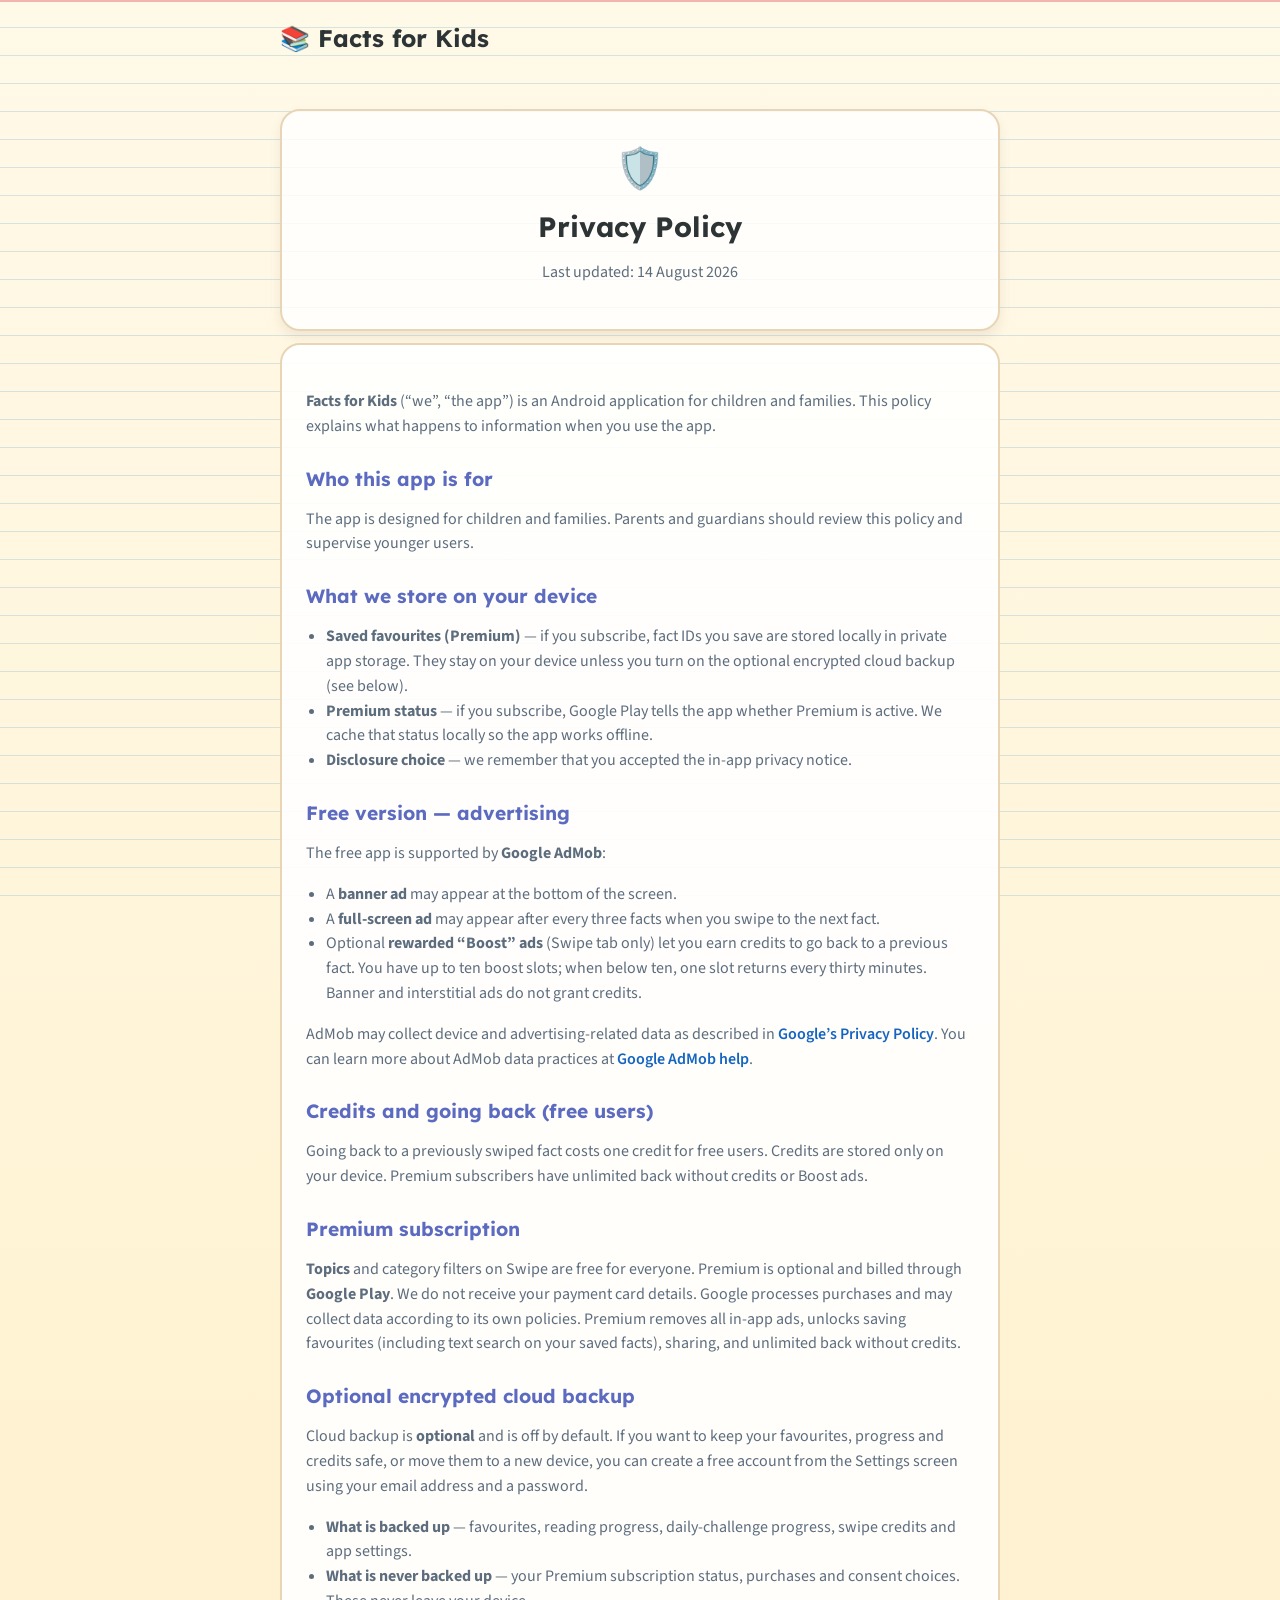
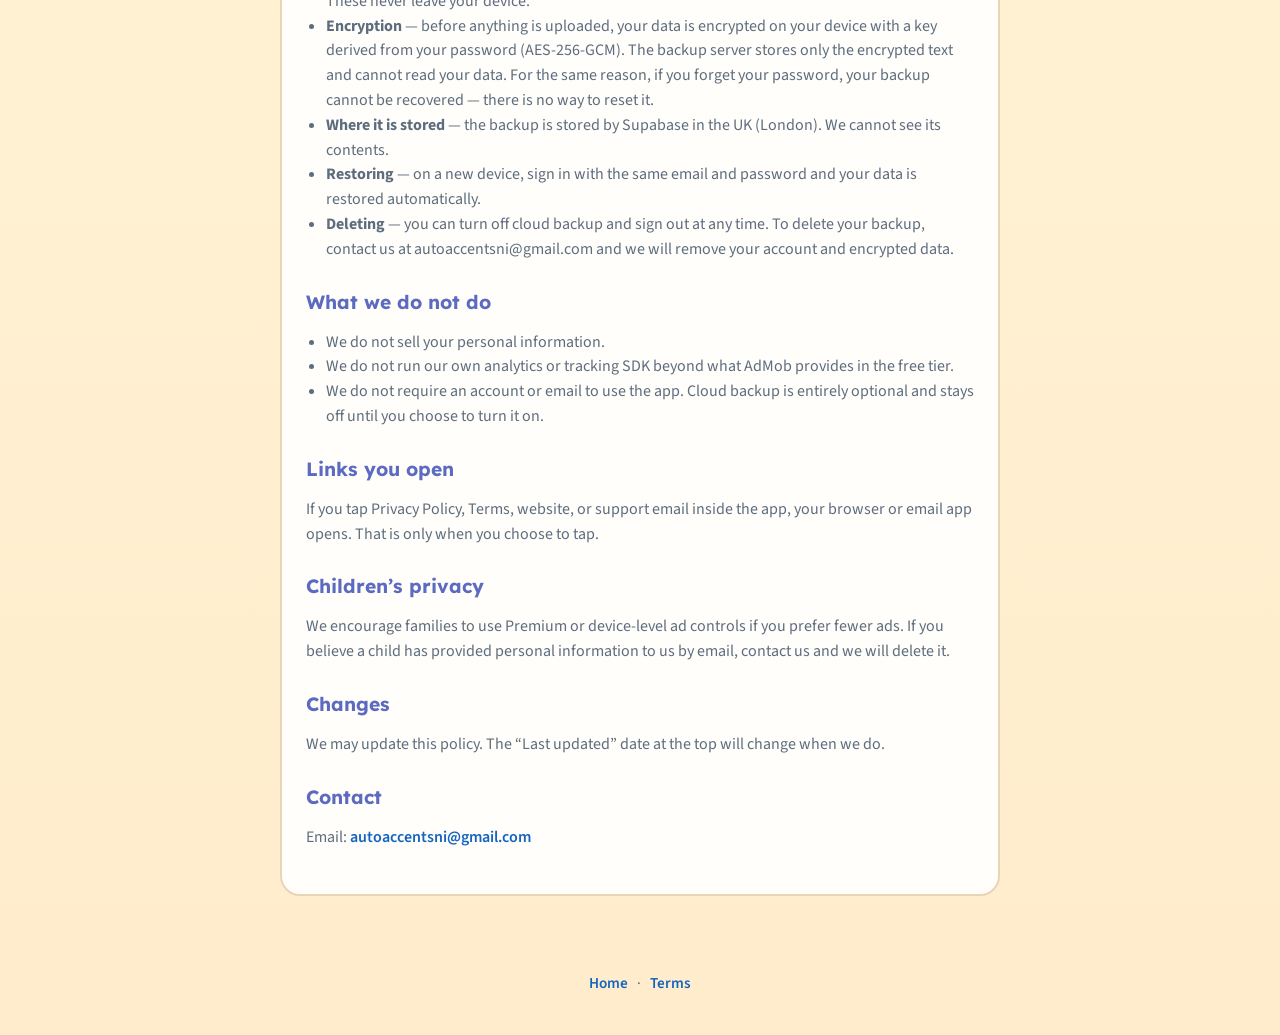
==== commit 60c777c8: "Update privacy + terms: disclose optional encrypted cloud backup (2026-08-14)" ====
--- a/privacy.html
+++ b/privacy.html
@@ -1,45 +1,45 @@
-﻿<!DOCTYPE html>
+<!DOCTYPE html>
 <html lang="en-GB">
 <head>
   <meta charset="UTF-8">
   <meta name="viewport" content="width=device-width, initial-scale=1.0">
-  <title>Privacy Policy â€” Facts for Kids</title>
+  <title>Privacy Policy — Facts for Kids</title>
   <link rel="stylesheet" href="css/style.css">
 </head>
 <body>
   <header class="site-header">
     <div class="container">
-      <span class="brand">ðŸ“š Facts for Kids</span>
+      <a class="brand" href="index.html">📚 Facts for Kids</a>
     </div>
   </header>
   <main class="legal-page">
     <div class="container">
       <div class="hero-card" style="text-align:left;margin-bottom:0;">
-        <div class="hero-emoji" style="text-align:center;">ðŸ›¡ï¸</div>
+        <div class="hero-emoji" style="text-align:center;">🛡️</div>
         <h1 style="text-align:center;">Privacy Policy</h1>
-        <p style="text-align:center;color:var(--body);">Last updated: 5 July 2026</p>
+        <p style="text-align:center;color:var(--body);">Last updated: 14 August 2026</p>
       </div>
       <article class="legal-card">
-        <p><strong>Facts for Kids</strong> (â€œweâ€, â€œthe appâ€) is an Android application for children and families. This policy explains what happens to information when you use the app.</p>
+        <p><strong>Facts for Kids</strong> (“we”, “the app”) is an Android application for children and families. This policy explains what happens to information when you use the app.</p>
 
         <h2>Who this app is for</h2>
         <p>The app is designed for children and families. Parents and guardians should review this policy and supervise younger users.</p>
 
         <h2>What we store on your device</h2>
         <ul>
-          <li><strong>Saved favourites (Premium)</strong> â€” if you subscribe, fact IDs you save are stored locally in private app storage. We do not upload your favourites to our servers.</li>
-          <li><strong>Premium status</strong> â€” if you subscribe, Google Play tells the app whether Premium is active. We cache that status locally so the app works offline.</li>
-          <li><strong>Disclosure choice</strong> â€” we remember that you accepted the in-app privacy notice.</li>
+          <li><strong>Saved favourites (Premium)</strong> — if you subscribe, fact IDs you save are stored locally in private app storage. They stay on your device unless you turn on the optional encrypted cloud backup (see below).</li>
+          <li><strong>Premium status</strong> — if you subscribe, Google Play tells the app whether Premium is active. We cache that status locally so the app works offline.</li>
+          <li><strong>Disclosure choice</strong> — we remember that you accepted the in-app privacy notice.</li>
         </ul>
 
-        <h2>Free version â€” advertising</h2>
+        <h2>Free version — advertising</h2>
         <p>The free app is supported by <strong>Google AdMob</strong>:</p>
         <ul>
           <li>A <strong>banner ad</strong> may appear at the bottom of the screen.</li>
           <li>A <strong>full-screen ad</strong> may appear after every three facts when you swipe to the next fact.</li>
-          <li>Optional <strong>rewarded â€œBoostâ€ ads</strong> (Swipe tab only) let you earn credits to go back to a previous fact. You have up to ten boost slots; when below ten, one slot returns every thirty minutes. Banner and interstitial ads do not grant credits.</li>
+          <li>Optional <strong>rewarded “Boost” ads</strong> (Swipe tab only) let you earn credits to go back to a previous fact. You have up to ten boost slots; when below ten, one slot returns every thirty minutes. Banner and interstitial ads do not grant credits.</li>
         </ul>
-        <p>AdMob may collect device and advertising-related data as described in <a href="https://policies.google.com/privacy" target="_blank" rel="noopener">Googleâ€™s Privacy Policy</a>. You can learn more about AdMob data practices at <a href="https://support.google.com/admob/answer/6128543" target="_blank" rel="noopener">Google AdMob help</a>.</p>
+        <p>AdMob may collect device and advertising-related data as described in <a href="https://policies.google.com/privacy" target="_blank" rel="noopener">Google’s Privacy Policy</a>. You can learn more about AdMob data practices at <a href="https://support.google.com/admob/answer/6128543" target="_blank" rel="noopener">Google AdMob help</a>.</p>
 
         <h2>Credits and going back (free users)</h2>
         <p>Going back to a previously swiped fact costs one credit for free users. Credits are stored only on your device. Premium subscribers have unlimited back without credits or Boost ads.</p>
@@ -47,26 +47,42 @@
         <h2>Premium subscription</h2>
         <p><strong>Topics</strong> and category filters on Swipe are free for everyone. Premium is optional and billed through <strong>Google Play</strong>. We do not receive your payment card details. Google processes purchases and may collect data according to its own policies. Premium removes all in-app ads, unlocks saving favourites (including text search on your saved facts), sharing, and unlimited back without credits.</p>
 
+        <h2>Optional encrypted cloud backup</h2>
+        <p>Cloud backup is <strong>optional</strong> and is off by default. If you want to keep your favourites, progress and credits safe, or move them to a new device, you can create a free account from the Settings screen using your email address and a password.</p>
+        <ul>
+          <li><strong>What is backed up</strong> — favourites, reading progress, daily-challenge progress, swipe credits and app settings.</li>
+          <li><strong>What is never backed up</strong> — your Premium subscription status, purchases and consent choices. These never leave your device.</li>
+          <li><strong>Encryption</strong> — before anything is uploaded, your data is encrypted on your device with a key derived from your password (AES-256-GCM). The backup server stores only the encrypted text and cannot read your data. For the same reason, if you forget your password, your backup cannot be recovered — there is no way to reset it.</li>
+          <li><strong>Where it is stored</strong> — the backup is stored by Supabase in the UK (London). We cannot see its contents.</li>
+          <li><strong>Restoring</strong> — on a new device, sign in with the same email and password and your data is restored automatically.</li>
+          <li><strong>Deleting</strong> — you can turn off cloud backup and sign out at any time. To delete your backup, contact us at autoaccentsni@gmail.com and we will remove your account and encrypted data.</li>
+        </ul>
+
         <h2>What we do not do</h2>
         <ul>
           <li>We do not sell your personal information.</li>
           <li>We do not run our own analytics or tracking SDK beyond what AdMob provides in the free tier.</li>
-          <li>We do not require an account or email to use the app.</li>
+          <li>We do not require an account or email to use the app. Cloud backup is entirely optional and stays off until you choose to turn it on.</li>
         </ul>
 
         <h2>Links you open</h2>
         <p>If you tap Privacy Policy, Terms, website, or support email inside the app, your browser or email app opens. That is only when you choose to tap.</p>
 
-        <h2>Childrenâ€™s privacy</h2>
+        <h2>Children’s privacy</h2>
         <p>We encourage families to use Premium or device-level ad controls if you prefer fewer ads. If you believe a child has provided personal information to us by email, contact us and we will delete it.</p>
 
         <h2>Changes</h2>
-        <p>We may update this policy. The â€œLast updatedâ€ date at the top will change when we do.</p>
+        <p>We may update this policy. The “Last updated” date at the top will change when we do.</p>
 
         <h2>Contact</h2>
         <p>Email: <a href="mailto:autoaccentsni@gmail.com">autoaccentsni@gmail.com</a></p>
       </article>
     </div>
   </main>
+  <footer class="site-footer">
+    <div class="container">
+      <a href="index.html">Home</a> · <a href="terms.html">Terms</a>
+    </div>
+  </footer>
 </body>
-</html>
+</html>
--- a/css/style.css
+++ b/css/style.css
@@ -263,4 +263,83 @@
 .landing .footer-links { display: flex; flex-wrap: wrap; gap: .75rem 1.25rem; }
 .landing .footer-links a { color: #c5cae9; margin: 0; }
 .landing .footer-links a:hover { color: #fff; }
-.landing .footer-copy { grid-column: 1 / -1; margin: 0; font-size: .8rem; opacity: .7; }+.landing .footer-copy { grid-column: 1 / -1; margin: 0; font-size: .8rem; opacity: .7; }
+
+/* —— Screenshots carousel —— */
+.lc-carousel {
+  position: relative;
+  display: flex;
+  align-items: center;
+  gap: 12px;
+  margin: 0 0 1.5rem;
+  padding-bottom: 1.5rem;
+}
+
+.lc-carousel-track {
+  display: flex;
+  gap: 20px;
+  overflow-x: auto;
+  scroll-snap-type: x proximity;
+  scroll-behavior: smooth;
+  padding: 8px 4px 16px;
+  flex: 1;
+  -webkit-overflow-scrolling: touch;
+}
+
+.lc-carousel-track::-webkit-scrollbar { height: 6px; }
+.lc-carousel-track::-webkit-scrollbar-thumb {
+  background: rgba(92, 107, 196, 0.35);
+  border-radius: 3px;
+}
+
+.lc-carousel-track .lc-shot {
+  flex: 0 0 auto;
+  width: 220px;
+  scroll-snap-align: start;
+}
+
+.lc-carousel-btn {
+  flex: 0 0 auto;
+  width: 40px;
+  height: 40px;
+  border-radius: 50%;
+  border: none;
+  background: var(--purple);
+  color: #fff;
+  font-size: 1.4rem;
+  line-height: 1;
+  cursor: pointer;
+  display: flex;
+  align-items: center;
+  justify-content: center;
+  transition: background 0.15s ease, transform 0.15s ease;
+}
+.lc-carousel-btn:hover { background: #4a58ad; transform: scale(1.05); }
+.lc-carousel-btn:disabled { opacity: 0.35; cursor: default; transform: none; }
+
+.lc-carousel-dots {
+  position: absolute;
+  bottom: -4px;
+  left: 0;
+  right: 0;
+  display: flex;
+  justify-content: center;
+  gap: 6px;
+}
+.lc-carousel-dots button {
+  width: 8px;
+  height: 8px;
+  border-radius: 50%;
+  border: none;
+  background: rgba(92, 107, 196, 0.3);
+  cursor: pointer;
+  padding: 0;
+}
+.lc-carousel-dots button.active {
+  background: var(--purple);
+  transform: scale(1.3);
+}
+
+@media (max-width: 600px) {
+  .lc-carousel-btn { display: none; }
+}
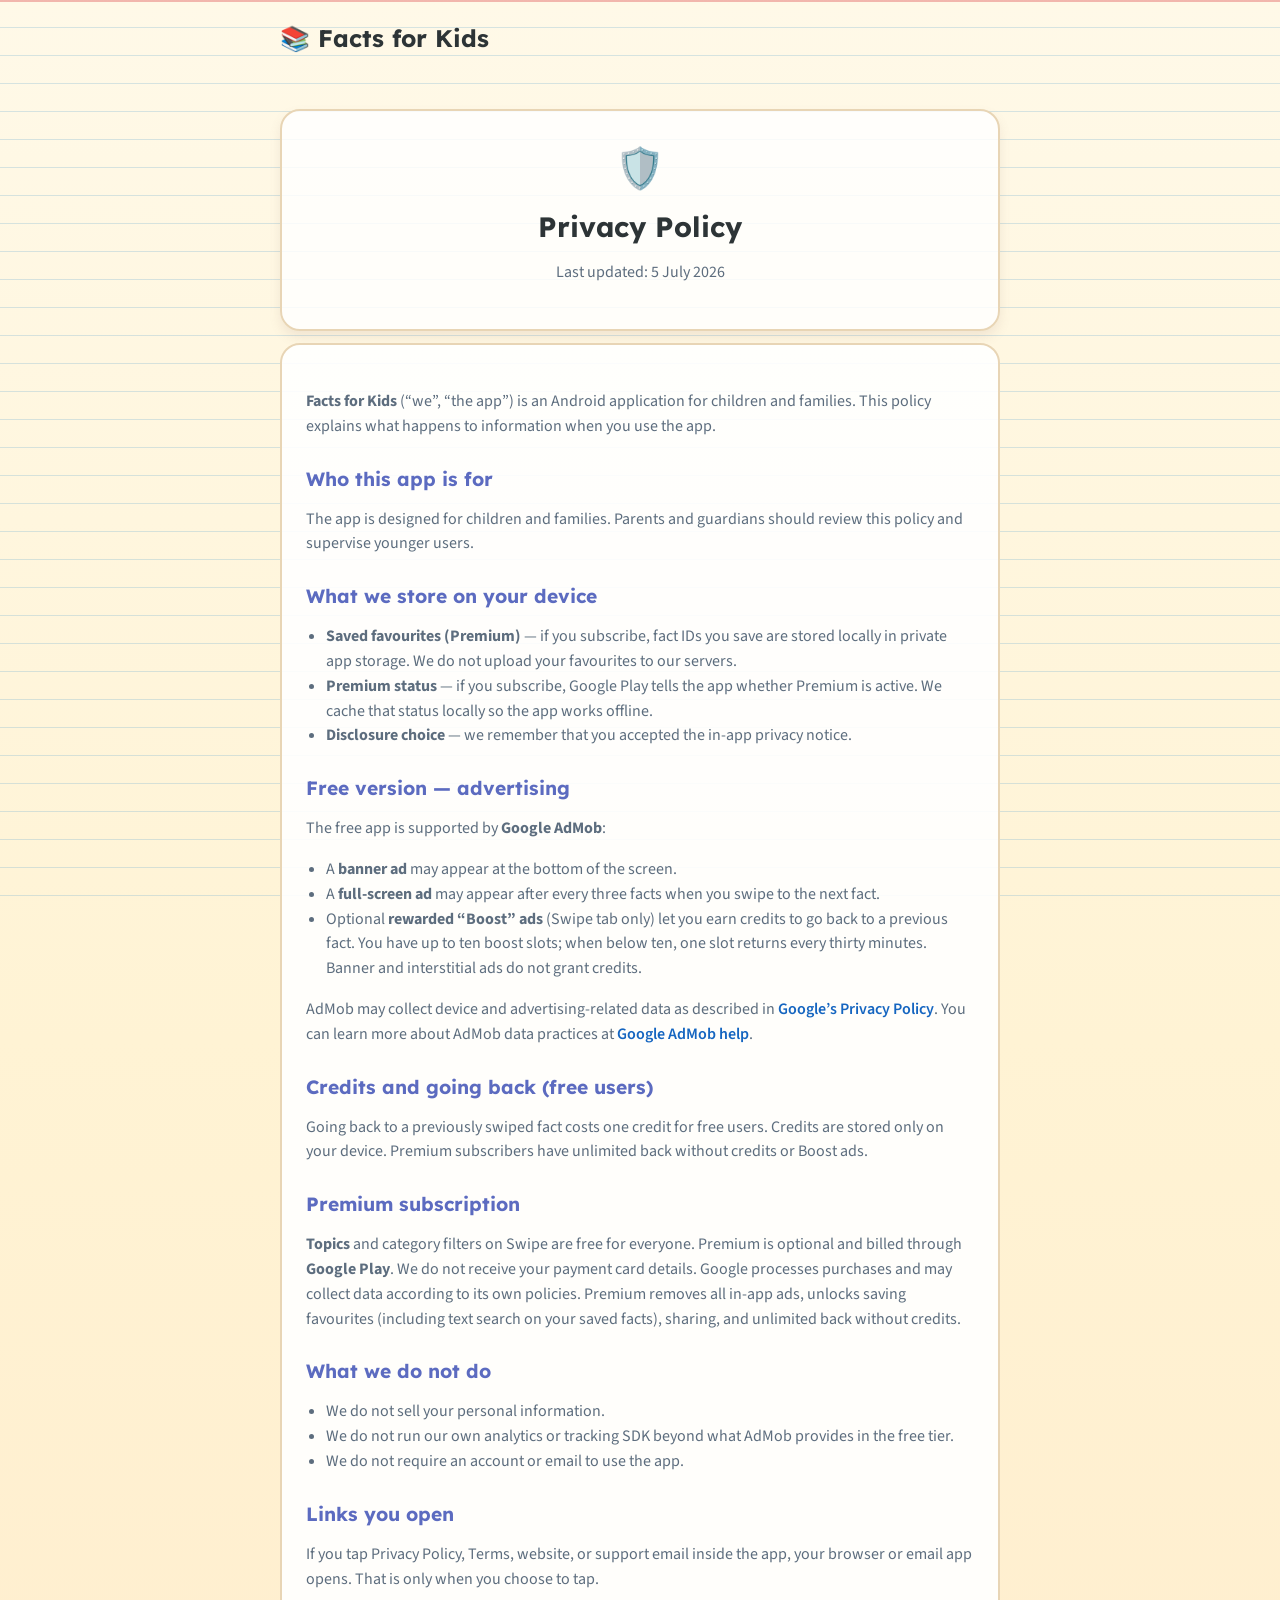
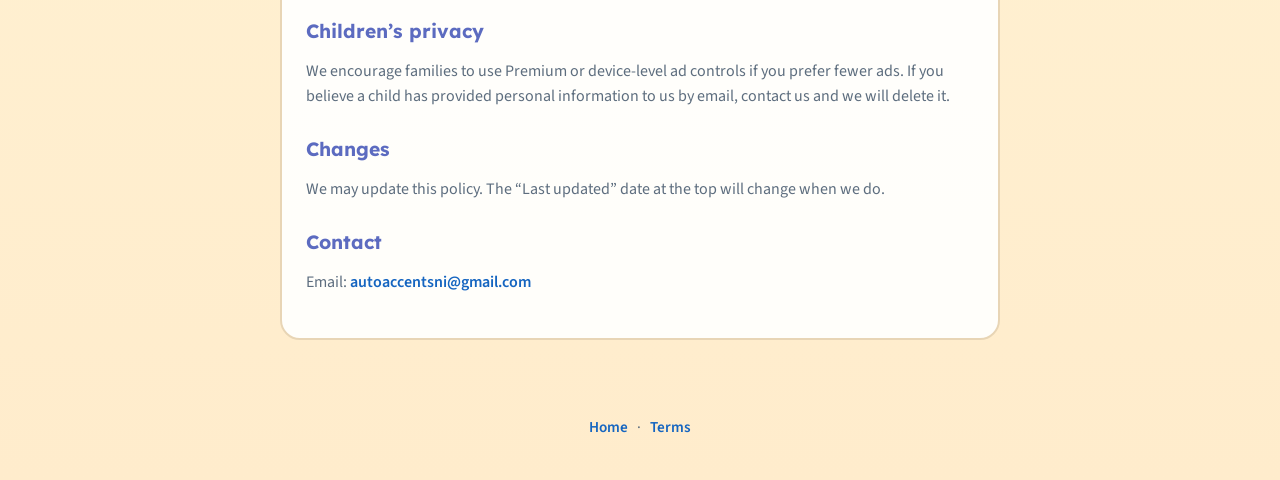
==== commit ab4a96e1: "Revert privacy: Facts for Kids stays local-only, no accounts (2026-08-14)" ====
--- a/privacy.html
+++ b/privacy.html
@@ -17,7 +17,7 @@
       <div class="hero-card" style="text-align:left;margin-bottom:0;">
         <div class="hero-emoji" style="text-align:center;">🛡️</div>
         <h1 style="text-align:center;">Privacy Policy</h1>
-        <p style="text-align:center;color:var(--body);">Last updated: 14 August 2026</p>
+        <p style="text-align:center;color:var(--body);">Last updated: 5 July 2026</p>
       </div>
       <article class="legal-card">
         <p><strong>Facts for Kids</strong> (“we”, “the app”) is an Android application for children and families. This policy explains what happens to information when you use the app.</p>
@@ -27,7 +27,7 @@
 
         <h2>What we store on your device</h2>
         <ul>
-          <li><strong>Saved favourites (Premium)</strong> — if you subscribe, fact IDs you save are stored locally in private app storage. They stay on your device unless you turn on the optional encrypted cloud backup (see below).</li>
+          <li><strong>Saved favourites (Premium)</strong> — if you subscribe, fact IDs you save are stored locally in private app storage. We do not upload your favourites to our servers.</li>
           <li><strong>Premium status</strong> — if you subscribe, Google Play tells the app whether Premium is active. We cache that status locally so the app works offline.</li>
           <li><strong>Disclosure choice</strong> — we remember that you accepted the in-app privacy notice.</li>
         </ul>
@@ -47,22 +47,11 @@
         <h2>Premium subscription</h2>
         <p><strong>Topics</strong> and category filters on Swipe are free for everyone. Premium is optional and billed through <strong>Google Play</strong>. We do not receive your payment card details. Google processes purchases and may collect data according to its own policies. Premium removes all in-app ads, unlocks saving favourites (including text search on your saved facts), sharing, and unlimited back without credits.</p>
 
-        <h2>Optional encrypted cloud backup</h2>
-        <p>Cloud backup is <strong>optional</strong> and is off by default. If you want to keep your favourites, progress and credits safe, or move them to a new device, you can create a free account from the Settings screen using your email address and a password.</p>
-        <ul>
-          <li><strong>What is backed up</strong> — favourites, reading progress, daily-challenge progress, swipe credits and app settings.</li>
-          <li><strong>What is never backed up</strong> — your Premium subscription status, purchases and consent choices. These never leave your device.</li>
-          <li><strong>Encryption</strong> — before anything is uploaded, your data is encrypted on your device with a key derived from your password (AES-256-GCM). The backup server stores only the encrypted text and cannot read your data. For the same reason, if you forget your password, your backup cannot be recovered — there is no way to reset it.</li>
-          <li><strong>Where it is stored</strong> — the backup is stored by Supabase in the UK (London). We cannot see its contents.</li>
-          <li><strong>Restoring</strong> — on a new device, sign in with the same email and password and your data is restored automatically.</li>
-          <li><strong>Deleting</strong> — you can turn off cloud backup and sign out at any time. To delete your backup, contact us at autoaccentsni@gmail.com and we will remove your account and encrypted data.</li>
-        </ul>
-
         <h2>What we do not do</h2>
         <ul>
           <li>We do not sell your personal information.</li>
           <li>We do not run our own analytics or tracking SDK beyond what AdMob provides in the free tier.</li>
-          <li>We do not require an account or email to use the app. Cloud backup is entirely optional and stays off until you choose to turn it on.</li>
+          <li>We do not require an account or email to use the app.</li>
         </ul>
 
         <h2>Links you open</h2>
